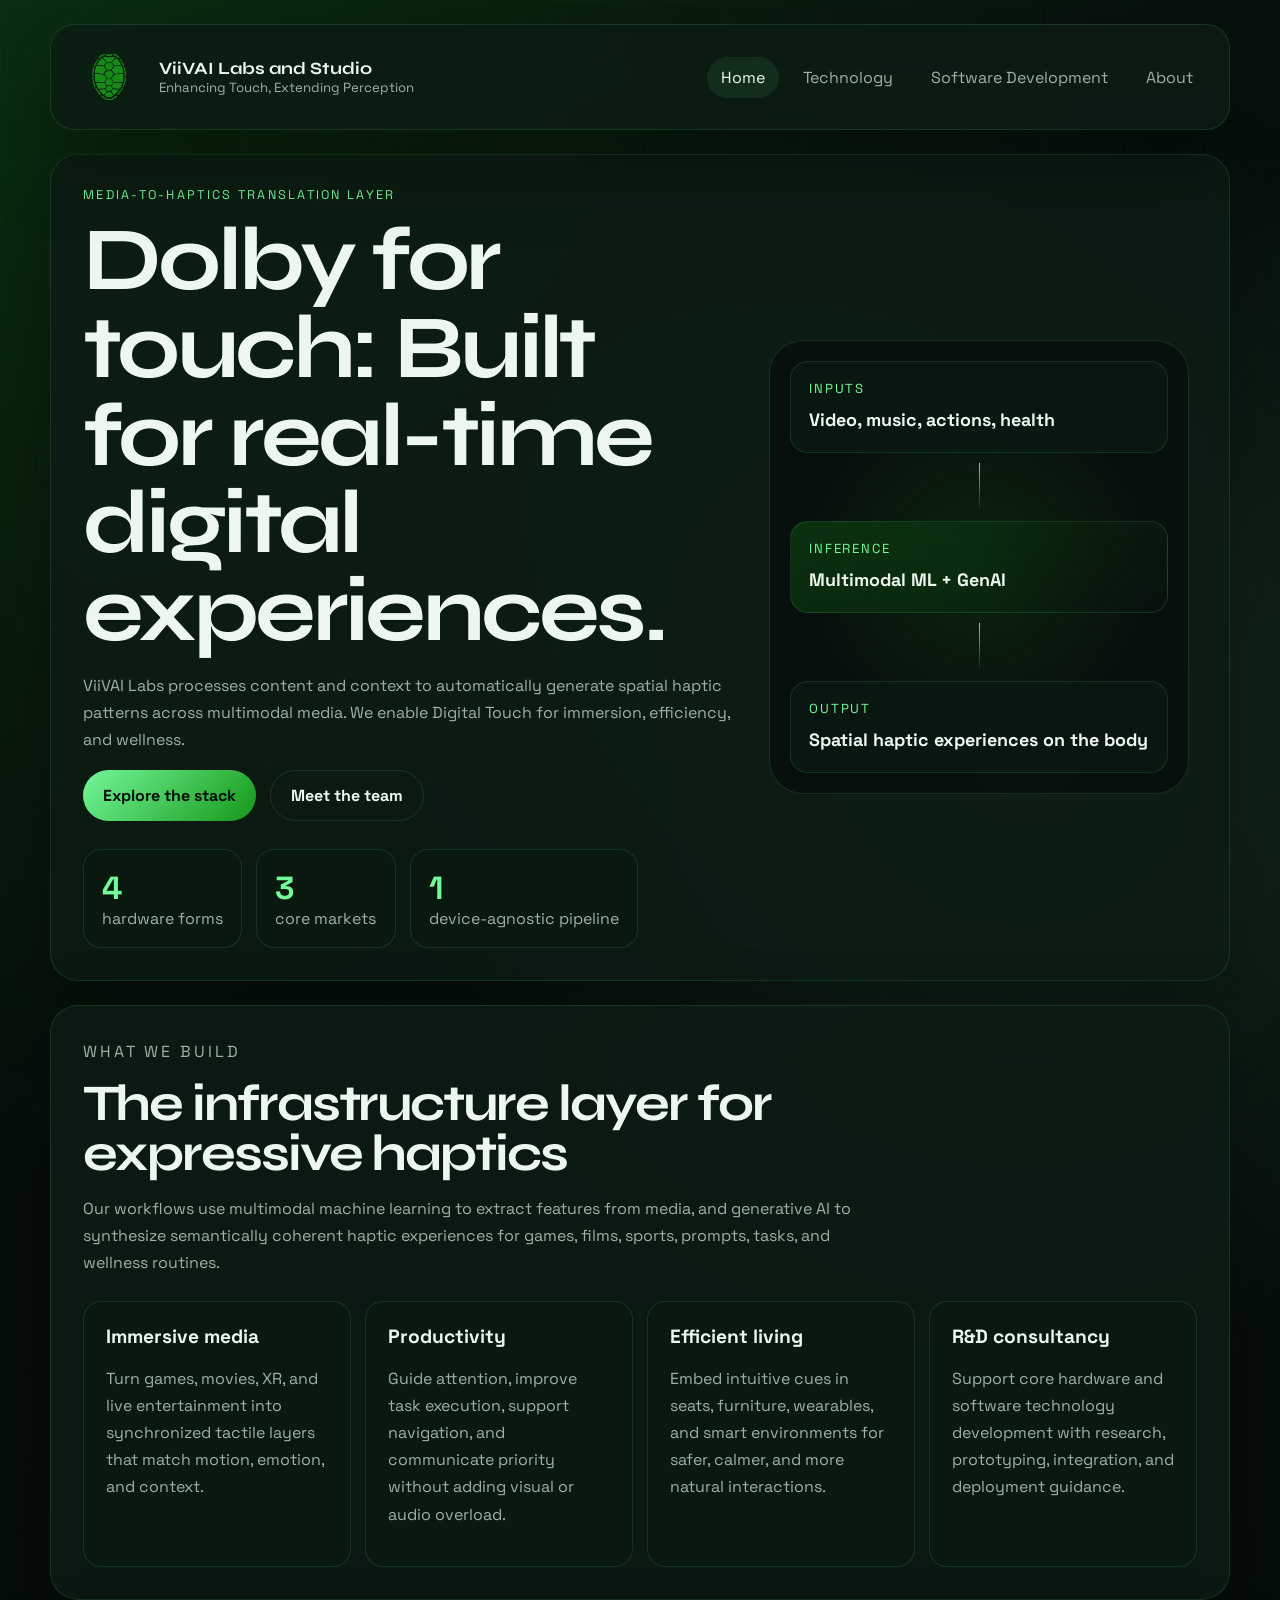
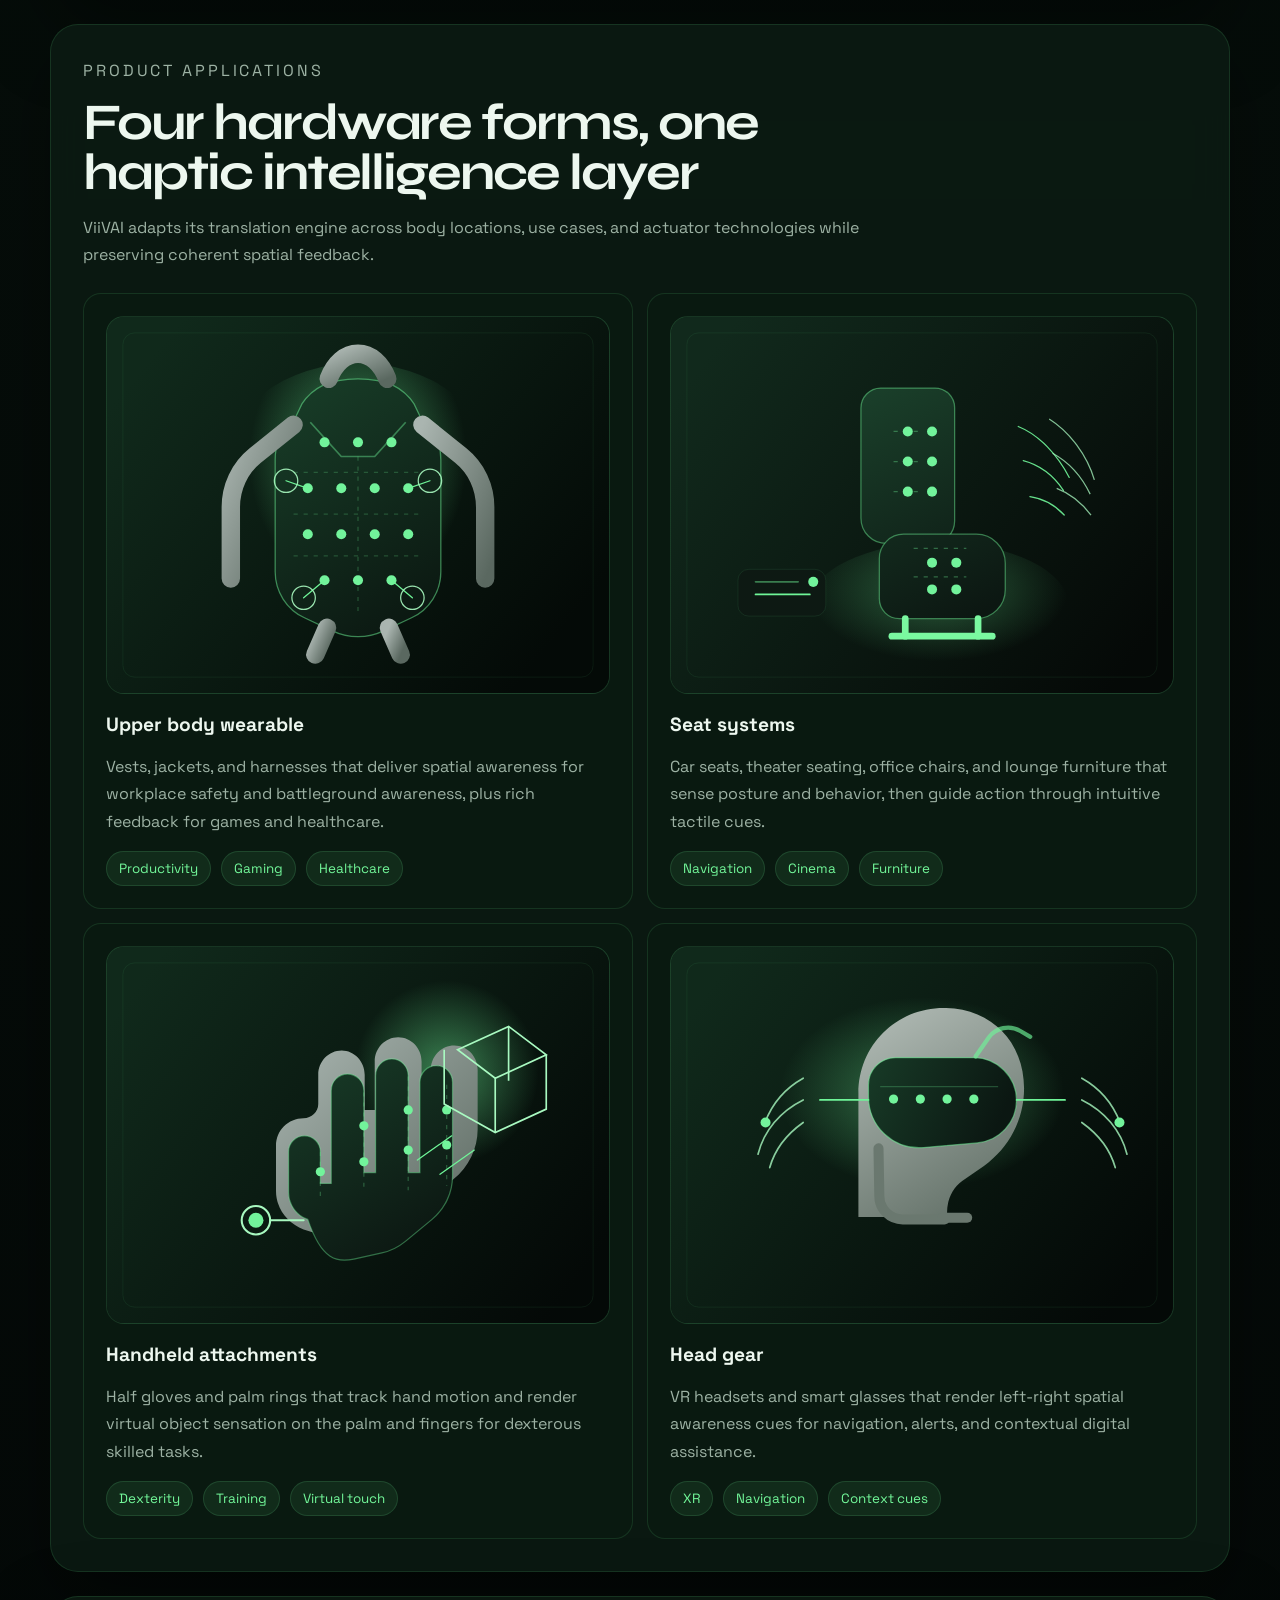
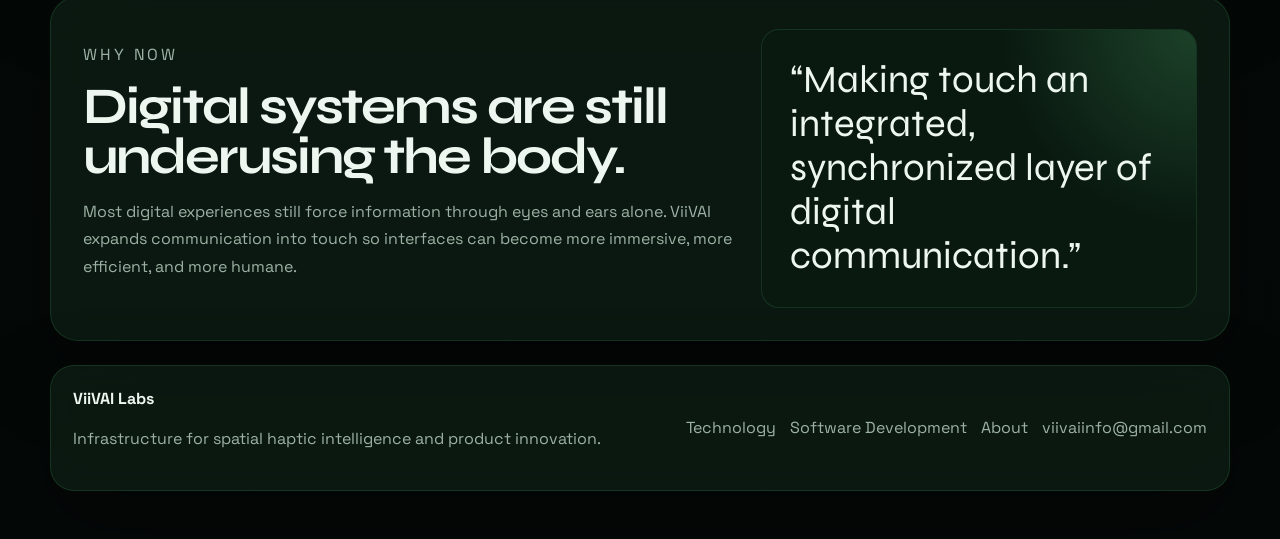
==== index.html @ e714f6c1 "Add files via upload" ====
<!DOCTYPE html>
<html lang="en">
<head>
  <meta charset="UTF-8">
  <meta name="viewport" content="width=device-width, initial-scale=1.0">
  <title>ViiVAI Labs | Digital Touch Infrastructure</title>
  <meta name="description" content="ViiVAI Labs builds the media-to-haptics infrastructure layer that turns digital content into real-time spatial haptic experiences.">
  <link rel="preconnect" href="https://fonts.googleapis.com">
  <link rel="preconnect" href="https://fonts.gstatic.com" crossorigin>
  <link href="https://fonts.googleapis.com/css2?family=Space+Grotesk:wght@400;500;700&family=Syne:wght@500;700;800&display=swap" rel="stylesheet">
  <link rel="stylesheet" href="styles.css">
</head>
<body>
  <div class="page-shell">
    <header class="site-header">
      <a class="brand" href="index.html" aria-label="ViiVAI Labs home">
        <img src="logo.png" alt="ViiVAI Labs logo">
        <div>
          <span>ViiVAI Labs and Studio</span>
          <small>Enhancing Touch, Extending Perception</small>
        </div>
      </a>
      <button class="nav-toggle" type="button" aria-expanded="false" aria-label="Toggle navigation">Menu</button>
      <nav class="site-nav">
        <a href="index.html" class="active">Home</a>
        <a href="technology.html">Technology</a>
        <a href="software-development.html">Software Development</a>
        <a href="about.html">About</a>
      </nav>
    </header>

    <main>
      <section class="hero panel">
        <div class="hero-copy">
          <p class="eyebrow">Media-to-Haptics Translation Layer</p>
          <h1>Dolby for touch: Built for real-time digital experiences.</h1>
          <p class="hero-text">
            ViiVAI Labs processes content and context to automatically generate spatial haptic patterns across multimodal media. We enable Digital Touch for immersion, efficiency, and wellness.
          </p>
          <div class="hero-actions">
            <a class="button button-primary" href="technology.html">Explore the stack</a>
            <a class="button button-secondary" href="about.html">Meet the team</a>
          </div>
          <ul class="hero-metrics">
            <li><strong>4</strong><span>hardware forms</span></li>
            <li><strong>3</strong><span>core markets</span></li>
            <li><strong>1</strong><span>device-agnostic pipeline</span></li>
          </ul>
        </div>
        <div class="hero-visual" aria-hidden="true">
          <div class="signal-stage">
            <div class="signal-card">
              <span>Inputs</span>
              <strong>Video, music, actions, health</strong>
            </div>
            <div class="signal-line"></div>
            <div class="signal-card accent">
              <span>Inference</span>
              <strong>Multimodal ML + GenAI</strong>
            </div>
            <div class="signal-line"></div>
            <div class="signal-card">
              <span>Output</span>
              <strong>Spatial haptic experiences on the body</strong>
            </div>
          </div>
        </div>
      </section>

      <section class="panel">
        <div class="section-heading">
          <p class="eyebrow">What We Build</p>
          <h2>The infrastructure layer for expressive haptics</h2>
          <p>
            Our workflows use multimodal machine learning to extract features from media, and generative AI to synthesize semantically coherent haptic experiences for games, films, sports, prompts, tasks, and wellness routines.
          </p>
        </div>
        <div class="feature-grid">
          <article class="feature-card">
            <h3>Immersive media</h3>
            <p>Turn games, movies, XR, and live entertainment into synchronized tactile layers that match motion, emotion, and context.</p>
          </article>
          <article class="feature-card">
            <h3>Productivity</h3>
            <p>Guide attention, improve task execution, support navigation, and communicate priority without adding visual or audio overload.</p>
          </article>
          <article class="feature-card">
            <h3>Efficient living</h3>
            <p>Embed intuitive cues in seats, furniture, wearables, and smart environments for safer, calmer, and more natural interactions.</p>
          </article>
          <article class="feature-card">
            <h3>R&amp;D consultancy</h3>
            <p>Support core hardware and software technology development with research, prototyping, integration, and deployment guidance.</p>
          </article>
        </div>
      </section>

      <section class="panel">
        <div class="section-heading">
          <p class="eyebrow">Product Applications</p>
          <h2>Four hardware forms, one haptic intelligence layer</h2>
          <p>ViiVAI adapts its translation engine across body locations, use cases, and actuator technologies while preserving coherent spatial feedback.</p>
        </div>
        <div class="hardware-grid">
          <article class="hardware-card">
            <figure class="product-figure">
              <img class="product-image" src="assets/upper-body-wearable.svg" alt="Upper body wearable haptic vest concept">
            </figure>
            <h3>Upper body wearable</h3>
            <p>Vests, jackets, and harnesses that deliver spatial awareness for workplace safety and battleground awareness, plus rich feedback for games and healthcare.</p>
            <div class="application-tags">
              <span>Productivity</span>
              <span>Gaming</span>
              <span>Healthcare</span>
            </div>
          </article>
          <article class="hardware-card">
            <figure class="product-figure">
              <img class="product-image" src="assets/seat-systems.svg" alt="Seat systems haptic product concept">
            </figure>
            <h3>Seat systems</h3>
            <p>Car seats, theater seating, office chairs, and lounge furniture that sense posture and behavior, then guide action through intuitive tactile cues.</p>
            <div class="application-tags">
              <span>Navigation</span>
              <span>Cinema</span>
              <span>Furniture</span>
            </div>
          </article>
          <article class="hardware-card">
            <figure class="product-figure">
              <img class="product-image" src="assets/handheld-attachments.svg" alt="Handheld attachment haptic glove and ring concept">
            </figure>
            <h3>Handheld attachments</h3>
            <p>Half gloves and palm rings that track hand motion and render virtual object sensation on the palm and fingers for dexterous skilled tasks.</p>
            <div class="application-tags">
              <span>Dexterity</span>
              <span>Training</span>
              <span>Virtual touch</span>
            </div>
          </article>
          <article class="hardware-card">
            <figure class="product-figure">
              <img class="product-image" src="assets/head-gear.svg" alt="Head gear haptic VR and smart glasses concept">
            </figure>
            <h3>Head gear</h3>
            <p>VR headsets and smart glasses that render left-right spatial awareness cues for navigation, alerts, and contextual digital assistance.</p>
            <div class="application-tags">
              <span>XR</span>
              <span>Navigation</span>
              <span>Context cues</span>
            </div>
          </article>
        </div>
      </section>

      <section class="panel split-panel">
        <div>
          <p class="eyebrow">Why Now</p>
          <h2>Digital systems are still underusing the body.</h2>
          <p>
            Most digital experiences still force information through eyes and ears alone. ViiVAI expands communication into touch so interfaces can become more immersive, more efficient, and more humane.
          </p>
        </div>
        <div class="quote-box">
          <p>
            “Making touch an integrated, synchronized layer of digital communication.”
          </p>
        </div>
      </section>
    </main>

    <footer class="site-footer">
      <div>
        <strong>ViiVAI Labs</strong>
        <p>Infrastructure for spatial haptic intelligence and product innovation.</p>
      </div>
      <div class="footer-links">
        <a href="technology.html">Technology</a>
        <a href="software-development.html">Software Development</a>
        <a href="about.html">About</a>
        <a href="mailto:viivaiinfo@gmail.com">viivaiinfo@gmail.com</a>
      </div>
    </footer>
  </div>

  <script src="script.js"></script>
</body>
</html>
---- styles.css ----
:root {
  --bg: #08110d;
  --bg-elevated: rgba(10, 26, 18, 0.82);
  --panel: rgba(12, 28, 20, 0.84);
  --panel-border: rgba(109, 255, 145, 0.12);
  --text: #edf7ef;
  --muted: #9db2a4;
  --accent: #169618;
  --accent-soft: #73f89a;
  --accent-deep: #0b6f16;
  --warning: #f4cf64;
  --shadow: 0 30px 80px rgba(0, 0, 0, 0.35);
  --radius: 28px;
  --radius-sm: 18px;
  --max-width: 1180px;
}

* {
  box-sizing: border-box;
}

html {
  scroll-behavior: smooth;
}

body {
  margin: 0;
  min-height: 100vh;
  font-family: "Space Grotesk", sans-serif;
  color: var(--text);
  background:
    radial-gradient(circle at top left, rgba(22, 150, 24, 0.22), transparent 30%),
    radial-gradient(circle at 80% 20%, rgba(115, 248, 154, 0.13), transparent 20%),
    linear-gradient(180deg, #07110c 0%, #040807 100%);
}

body::before {
  content: "";
  position: fixed;
  inset: 0;
  pointer-events: none;
  background-image:
    linear-gradient(rgba(115, 248, 154, 0.05) 1px, transparent 1px),
    linear-gradient(90deg, rgba(115, 248, 154, 0.05) 1px, transparent 1px);
  background-size: 80px 80px;
  mask-image: linear-gradient(180deg, rgba(0, 0, 0, 0.35), rgba(0, 0, 0, 0));
}

a {
  color: inherit;
  text-decoration: none;
}

img {
  display: block;
  max-width: 100%;
}

.page-shell {
  width: min(calc(100% - 32px), var(--max-width));
  margin: 0 auto;
  padding: 24px 0 48px;
}

.site-header,
.site-footer,
.panel {
  backdrop-filter: blur(18px);
  background: var(--panel);
  border: 1px solid var(--panel-border);
  box-shadow: var(--shadow);
}

.site-header,
.site-footer {
  border-radius: 24px;
}

.site-header {
  display: flex;
  align-items: center;
  justify-content: space-between;
  gap: 24px;
  padding: 16px 22px;
  position: sticky;
  top: 16px;
  z-index: 20;
}

.brand {
  display: inline-flex;
  align-items: center;
  gap: 14px;
}

.brand img {
  width: 72px;
  height: 72px;
  object-fit: contain;
  border-radius: 12px;
  /* background: rgba(255, 255, 255, 0.92); */
  padding: 0px;
}

.brand span,
.brand small {
  display: block;
}

.brand span {
  font-family: "Syne", sans-serif;
  font-size: 1.08rem;
  font-weight: 700;
}

.brand small {
  color: var(--muted);
  font-size: 0.83rem;
}

.site-nav {
  display: flex;
  align-items: center;
  gap: 10px;
}

.site-nav a,
.nav-toggle {
  padding: 10px 14px;
  border-radius: 999px;
  color: var(--muted);
  transition: 160ms ease;
}

.site-nav a:hover,
.site-nav a.active {
  color: var(--text);
  background: rgba(115, 248, 154, 0.08);
}

.nav-toggle {
  display: none;
  border: 1px solid var(--panel-border);
  background: transparent;
  font: inherit;
}

main {
  display: grid;
  gap: 24px;
  margin-top: 24px;
}

.panel {
  border-radius: var(--radius);
  padding: 32px;
}

.hero,
.split-panel,
.two-column-grid {
  display: grid;
  gap: 24px;
}

.hero {
  grid-template-columns: 1.2fr 0.8fr;
  align-items: center;
  min-height: 72vh;
}

.page-hero {
  padding-top: 42px;
  padding-bottom: 42px;
}

.hero-copy h1,
.page-hero h1,
.section-heading h2,
.split-panel h2,
.construction h1 {
  font-family: "Syne", sans-serif;
  line-height: 0.98;
  letter-spacing: -0.04em;
  margin: 0;
}

.hero-copy h1 {
  font-size: clamp(3rem, 7vw, 5.8rem);
  max-width: 11ch;
}

.page-hero h1,
.construction h1 {
  font-size: clamp(2.7rem, 6vw, 4.7rem);
  margin-bottom: 16px;
}

.hero-text,
.page-intro,
.section-heading p,
.feature-card p,
.hardware-card p,
.algorithm-card p,
.info-card p,
.founder-card p,
.site-footer p,
.split-panel p,
.construction p {
  color: var(--muted);
  line-height: 1.7;
  font-size: 1rem;
}

.eyebrow {
  text-transform: uppercase;
  letter-spacing: 0.18em;
  color: var(--accent-soft);
  font-size: 0.79rem;
  margin: 0 0 14px;
}

.hero-actions,
.hero-metrics,
.feature-grid,
.hardware-grid,
.algorithm-grid,
.footer-links {
  display: flex;
  flex-wrap: wrap;
  gap: 14px;
}

.button {
  display: inline-flex;
  align-items: center;
  justify-content: center;
  padding: 14px 20px;
  border-radius: 999px;
  font-weight: 700;
}

.button-primary {
  background: linear-gradient(135deg, var(--accent-soft), var(--accent));
  color: #041007;
}

.button-secondary {
  border: 1px solid var(--panel-border);
}

.hero-metrics {
  list-style: none;
  padding: 0;
  margin: 28px 0 0;
}

.hero-metrics li,
.signal-card,
.feature-card,
.hardware-card,
.algorithm-card,
.info-card,
.quote-box,
.founder-card,
.construction-sign {
  border: 1px solid var(--panel-border);
  background: var(--bg-elevated);
  border-radius: var(--radius-sm);
}

.hero-metrics li {
  min-width: 140px;
  padding: 18px;
}

.hero-metrics strong {
  display: block;
  font-size: 2rem;
  color: var(--accent-soft);
}

.hero-metrics span {
  color: var(--muted);
}

.hero-visual {
  display: flex;
  justify-content: center;
}

.signal-stage {
  width: min(100%, 420px);
  padding: 20px;
  border-radius: 34px;
  border: 1px solid rgba(115, 248, 154, 0.13);
  background:
    radial-gradient(circle at center, rgba(22, 150, 24, 0.16), transparent 55%),
    rgba(8, 17, 13, 0.88);
}

.signal-card {
  padding: 18px;
}

.signal-card span {
  display: block;
  color: var(--accent-soft);
  font-size: 0.82rem;
  text-transform: uppercase;
  letter-spacing: 0.14em;
  margin-bottom: 10px;
}

.signal-card strong {
  font-size: 1.12rem;
  line-height: 1.5;
}

.signal-card.accent {
  background: linear-gradient(135deg, rgba(22, 150, 24, 0.25), rgba(8, 17, 13, 0.85));
}

.signal-line {
  width: 1px;
  height: 48px;
  margin: 10px auto;
  background: linear-gradient(180deg, rgba(115, 248, 154, 0.9), rgba(115, 248, 154, 0));
}

.section-heading {
  max-width: 780px;
  margin-bottom: 24px;
}

.section-heading h2,
.split-panel h2 {
  font-size: clamp(2rem, 4vw, 3.2rem);
  margin-bottom: 14px;
}

.feature-grid,
.hardware-grid,
.algorithm-grid {
  display: grid;
}

.feature-grid {
  grid-template-columns: repeat(4, minmax(0, 1fr));
}

.hardware-grid {
  grid-template-columns: repeat(2, minmax(0, 1fr));
}

.algorithm-grid {
  grid-template-columns: repeat(2, minmax(0, 1fr));
}

.feature-card,
.hardware-card,
.algorithm-card,
.info-card,
.founder-card {
  padding: 22px;
}

.feature-card h3,
.hardware-card h3,
.algorithm-card h3,
.info-card h2 {
  margin-top: 0;
  margin-bottom: 10px;
  font-size: 1.2rem;
}

.product-figure {
  margin: 0 0 18px;
  border-radius: 18px;
  overflow: hidden;
  border: 1px solid rgba(115, 248, 154, 0.14);
  background: linear-gradient(180deg, rgba(115, 248, 154, 0.05), rgba(8, 17, 13, 0.42));
}

.product-image {
  width: 100%;
  aspect-ratio: 4 / 3;
  object-fit: cover;
}

.application-tags {
  display: flex;
  flex-wrap: wrap;
  gap: 10px;
  margin-top: 16px;
}

.application-tags span {
  padding: 8px 12px;
  border-radius: 999px;
  background: rgba(115, 248, 154, 0.08);
  border: 1px solid rgba(115, 248, 154, 0.14);
  color: var(--accent-soft);
  font-size: 0.84rem;
}

.hardware-illustration {
  height: 180px;
  margin-bottom: 18px;
  border-radius: 16px;
  background:
    radial-gradient(circle at 50% 20%, rgba(115, 248, 154, 0.3), transparent 28%),
    linear-gradient(180deg, rgba(115, 248, 154, 0.06), rgba(8, 17, 13, 0.35));
  position: relative;
  overflow: hidden;
}

.hardware-illustration::before,
.hardware-illustration::after {
  content: "";
  position: absolute;
  border: 2px solid rgba(115, 248, 154, 0.65);
}

.wearable::before {
  inset: 18px 55px 26px;
  clip-path: polygon(18% 0, 82% 0, 100% 25%, 84% 100%, 16% 100%, 0 25%);
}

.wearable::after {
  inset: 44px 94px 42px;
  border-radius: 14px;
}

.seat::before {
  left: 78px;
  top: 24px;
  width: 76px;
  height: 118px;
  border-radius: 22px 22px 12px 12px;
}

.seat::after {
  left: 62px;
  bottom: 24px;
  width: 108px;
  height: 42px;
  border-radius: 10px;
}

.hand::before {
  inset: 30px 88px 30px 88px;
  border-radius: 50px 50px 22px 22px;
  box-shadow:
    -44px -8px 0 -8px rgba(115, 248, 154, 0.65),
    -22px -16px 0 -8px rgba(115, 248, 154, 0.65),
    22px -16px 0 -8px rgba(115, 248, 154, 0.65),
    44px -8px 0 -8px rgba(115, 248, 154, 0.65);
}

.hand::after {
  left: calc(50% - 54px);
  bottom: 18px;
  width: 108px;
  height: 38px;
  border-radius: 999px;
}

.headgear::before {
  inset: 44px 58px;
  border-radius: 60px;
}

.headgear::after {
  left: 28px;
  right: 28px;
  top: 84px;
  height: 26px;
  border-radius: 999px;
}

.split-panel {
  grid-template-columns: 1.2fr 0.8fr;
  align-items: center;
}

.quote-box {
  padding: 28px;
  position: relative;
  overflow: hidden;
}

.quote-box::before {
  content: "";
  position: absolute;
  inset: 0;
  background: radial-gradient(circle at top right, rgba(115, 248, 154, 0.18), transparent 38%);
}

.quote-box p {
  position: relative;
  margin: 0;
  color: var(--text);
  font-family: "Syne", sans-serif;
  font-size: clamp(1.5rem, 3vw, 2.4rem);
  line-height: 1.15;
}

.two-column-grid {
  grid-template-columns: repeat(2, minmax(0, 1fr));
}

.stack-visual {
  display: grid;
  gap: 10px;
}

.stack-visual span {
  padding: 18px 20px;
  border-radius: 999px;
  border: 1px solid var(--panel-border);
  background: rgba(115, 248, 154, 0.05);
  color: var(--accent-soft);
  text-align: center;
  font-weight: 700;
}

.founder-card {
  display: grid;
  grid-template-columns: 120px 1fr;
  gap: 24px;
  align-items: start;
}

.founder-badge {
  display: grid;
  place-items: center;
  aspect-ratio: 1;
  border-radius: 50%;
  background: linear-gradient(135deg, rgba(115, 248, 154, 0.22), rgba(22, 150, 24, 0.65));
  font-family: "Syne", sans-serif;
  font-size: 1.2rem;
}

.construction {
  min-height: 62vh;
  display: grid;
  place-items: center;
  text-align: center;
}

.construction-sign {
  padding: 26px 34px;
  margin-top: 18px;
  display: inline-block;
  transform: rotate(-3deg);
  background: linear-gradient(135deg, rgba(244, 207, 100, 0.22), rgba(244, 207, 100, 0.08));
}

.construction-sign span {
  color: var(--warning);
  font-family: "Syne", sans-serif;
  font-size: clamp(1.8rem, 3vw, 2.6rem);
}

.site-footer {
  display: flex;
  justify-content: space-between;
  gap: 20px;
  margin-top: 24px;
  padding: 22px;
}

.footer-links {
  align-items: center;
  justify-content: flex-end;
}

.footer-links a {
  color: var(--muted);
}

.footer-links a:hover {
  color: var(--text);
}

@media (max-width: 980px) {
  .hero,
  .split-panel,
  .feature-grid,
  .hardware-grid,
  .algorithm-grid,
  .two-column-grid,
  .founder-card,
  .site-footer {
    grid-template-columns: 1fr;
  }

  .feature-grid,
  .hardware-grid,
  .algorithm-grid {
    display: grid;
  }

  .feature-grid {
    grid-template-columns: repeat(2, minmax(0, 1fr));
  }

  .site-footer {
    display: grid;
  }
}

@media (max-width: 760px) {
  .page-shell {
    width: min(calc(100% - 20px), var(--max-width));
    padding-top: 12px;
  }

  .site-header {
    flex-wrap: wrap;
    padding: 14px 16px;
  }

  .nav-toggle {
    display: inline-flex;
  }

  .site-nav {
    display: none;
    width: 100%;
    flex-direction: column;
    align-items: stretch;
    padding-top: 6px;
  }

  .site-nav.open {
    display: flex;
  }

  .panel {
    padding: 22px;
    border-radius: 24px;
  }

  .hero {
    min-height: auto;
  }

  .hero-copy h1 {
    max-width: none;
  }

  .feature-grid,
  .hardware-grid,
  .algorithm-grid {
    grid-template-columns: 1fr;
  }
}
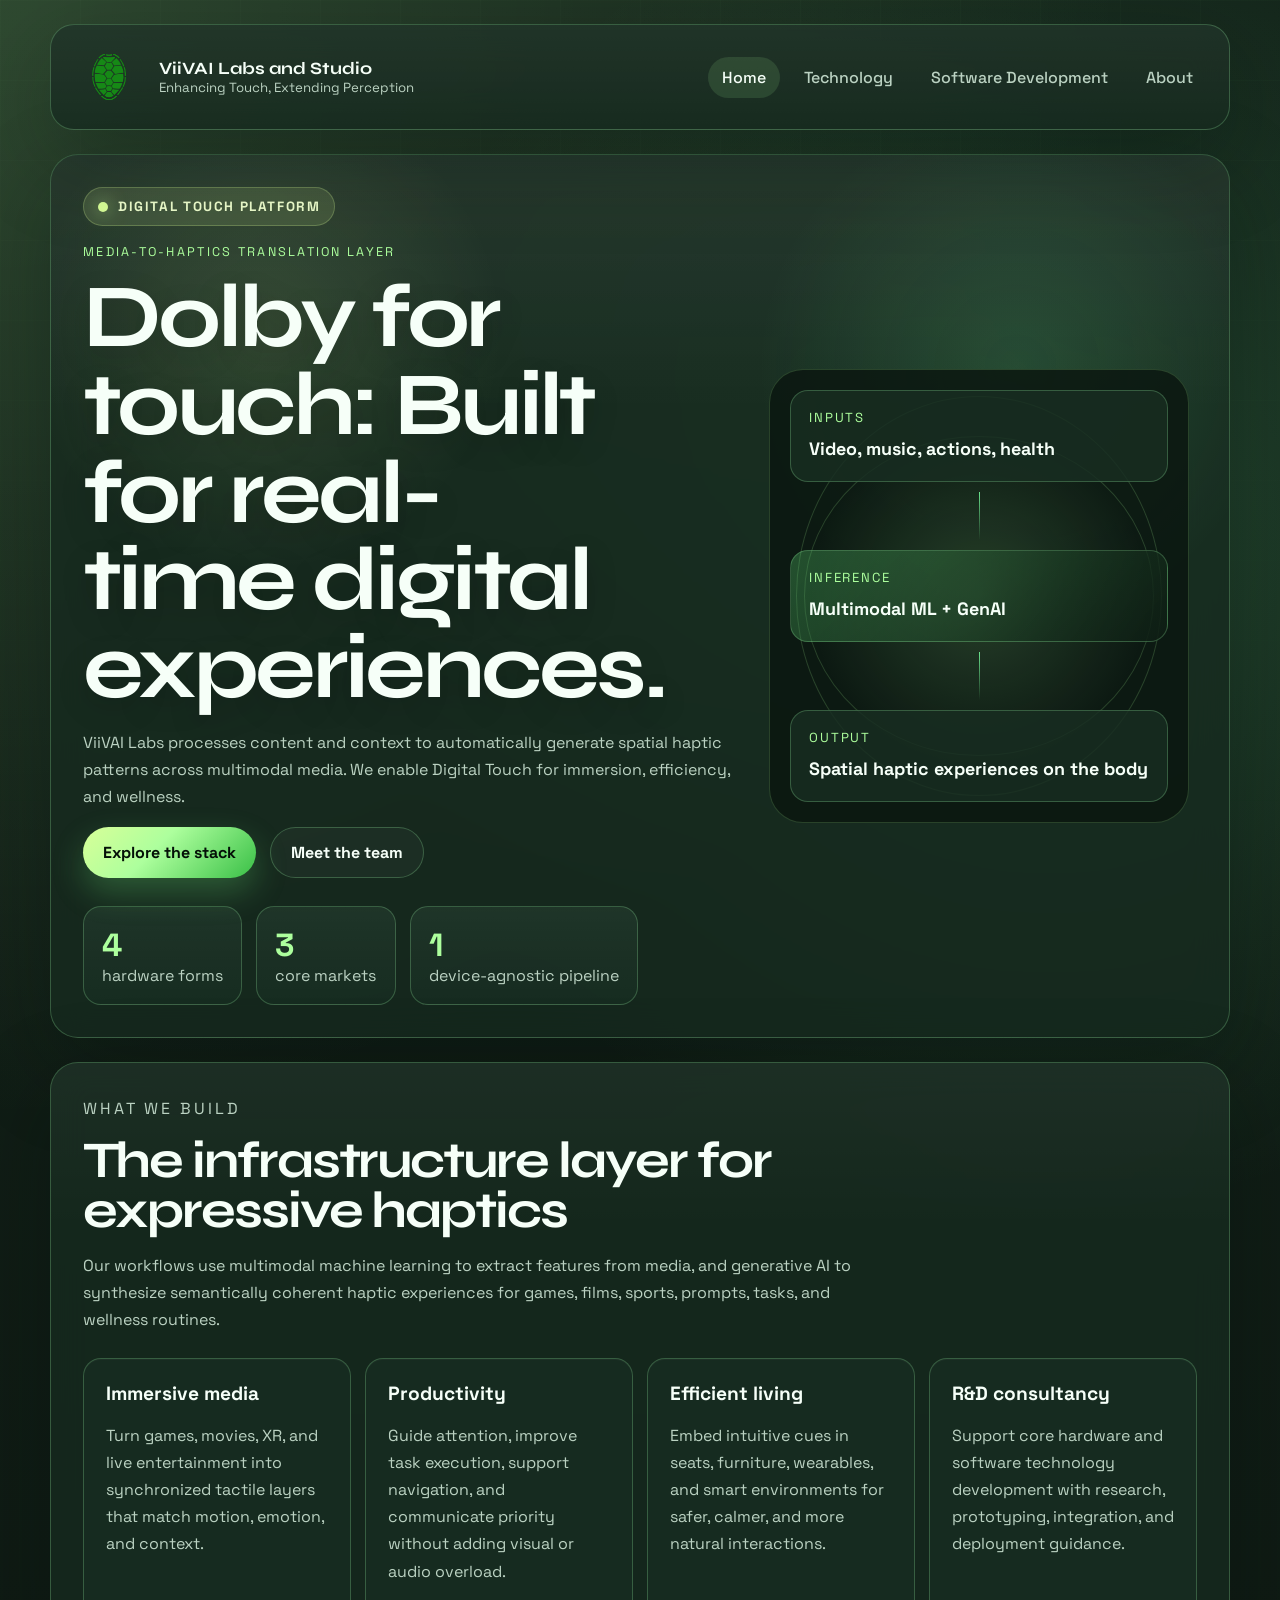
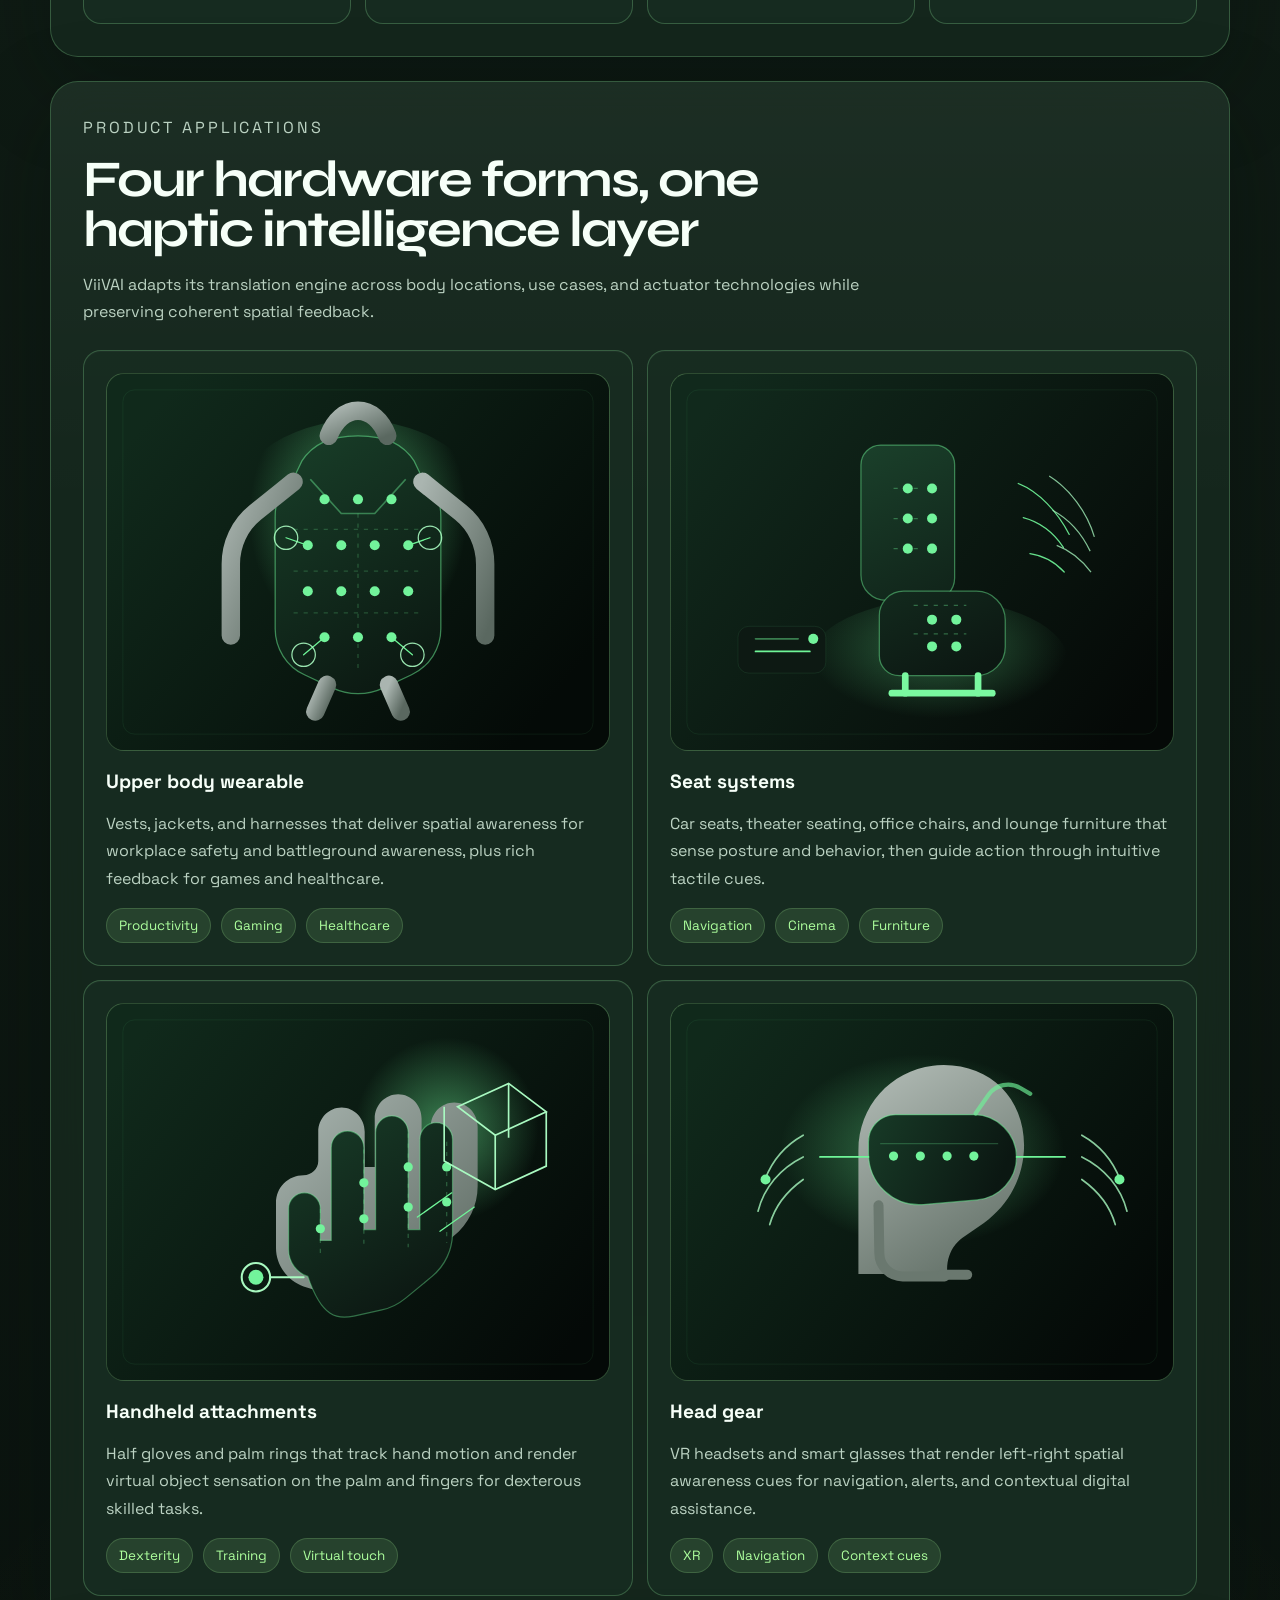
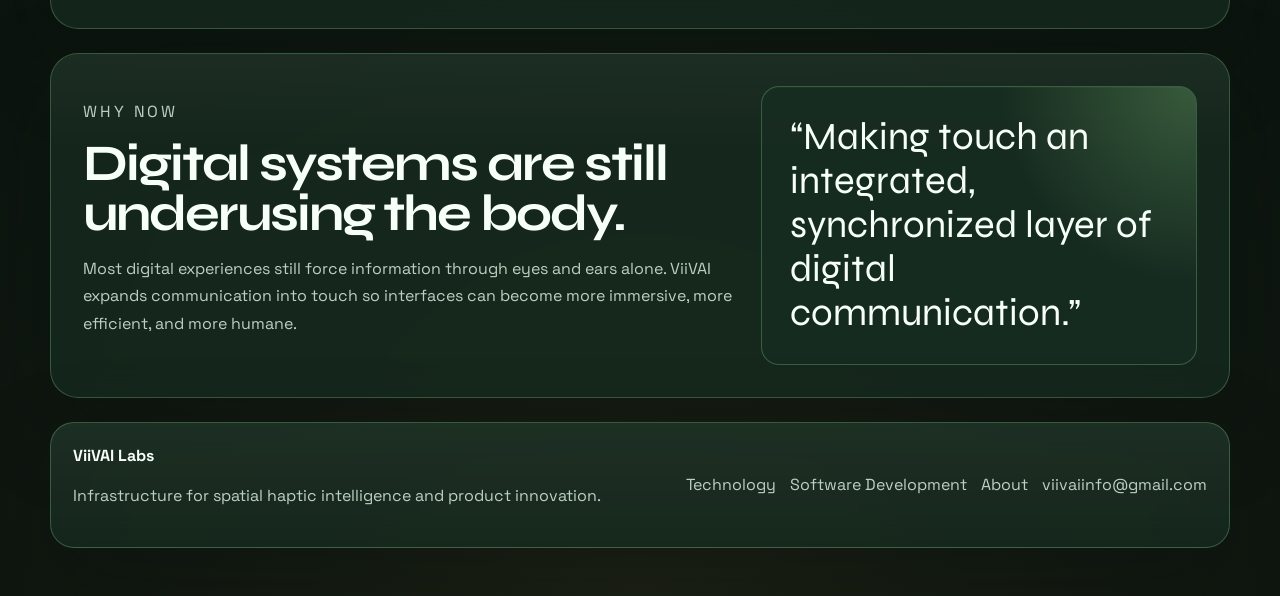
==== commit 3329e542: "lite site" ====
--- a/index.html
+++ b/index.html
@@ -32,6 +32,10 @@
     <main>
       <section class="hero panel">
         <div class="hero-copy">
+          <div class="launch-pill">
+            <span class="launch-dot"></span>
+            Digital Touch Platform
+          </div>
           <p class="eyebrow">Media-to-Haptics Translation Layer</p>
           <h1>Dolby for touch: Built for real-time digital experiences.</h1>
           <p class="hero-text">
@@ -49,6 +53,8 @@
         </div>
         <div class="hero-visual" aria-hidden="true">
           <div class="signal-stage">
+            <div class="signal-orbit orbit-one"></div>
+            <div class="signal-orbit orbit-two"></div>
             <div class="signal-card">
               <span>Inputs</span>
               <strong>Video, music, actions, health</strong>
--- a/styles.css
+++ b/styles.css
@@ -1,15 +1,15 @@
 :root {
-  --bg: #08110d;
-  --bg-elevated: rgba(10, 26, 18, 0.82);
-  --panel: rgba(12, 28, 20, 0.84);
-  --panel-border: rgba(109, 255, 145, 0.12);
-  --text: #edf7ef;
-  --muted: #9db2a4;
-  --accent: #169618;
-  --accent-soft: #73f89a;
-  --accent-deep: #0b6f16;
-  --warning: #f4cf64;
-  --shadow: 0 30px 80px rgba(0, 0, 0, 0.35);
+  --bg: #0d1711;
+  --bg-elevated: rgba(24, 46, 34, 0.84);
+  --panel: rgba(23, 42, 31, 0.82);
+  --panel-border: rgba(157, 255, 171, 0.24);
+  --text: #f6fff8;
+  --muted: #bbd2c2;
+  --accent: #39bf46;
+  --accent-soft: #adff9d;
+  --accent-deep: #1f8d39;
+  --warning: #ffd86e;
+  --shadow: 0 30px 90px rgba(2, 16, 10, 0.28);
   --radius: 28px;
   --radius-sm: 18px;
   --max-width: 1180px;
@@ -29,9 +29,10 @@
   font-family: "Space Grotesk", sans-serif;
   color: var(--text);
   background:
-    radial-gradient(circle at top left, rgba(22, 150, 24, 0.22), transparent 30%),
-    radial-gradient(circle at 80% 20%, rgba(115, 248, 154, 0.13), transparent 20%),
-    linear-gradient(180deg, #07110c 0%, #040807 100%);
+    radial-gradient(circle at top left, rgba(173, 255, 157, 0.18), transparent 28%),
+    radial-gradient(circle at 82% 14%, rgba(111, 245, 152, 0.18), transparent 20%),
+    radial-gradient(circle at 50% 100%, rgba(255, 216, 110, 0.08), transparent 24%),
+    linear-gradient(180deg, #132219 0%, #09110d 100%);
 }
 
 body::before {
@@ -40,8 +41,8 @@
   inset: 0;
   pointer-events: none;
   background-image:
-    linear-gradient(rgba(115, 248, 154, 0.05) 1px, transparent 1px),
-    linear-gradient(90deg, rgba(115, 248, 154, 0.05) 1px, transparent 1px);
+    linear-gradient(rgba(173, 255, 157, 0.06) 1px, transparent 1px),
+    linear-gradient(90deg, rgba(173, 255, 157, 0.06) 1px, transparent 1px);
   background-size: 80px 80px;
   mask-image: linear-gradient(180deg, rgba(0, 0, 0, 0.35), rgba(0, 0, 0, 0));
 }
@@ -85,6 +86,9 @@
   position: sticky;
   top: 16px;
   z-index: 20;
+  background:
+    linear-gradient(180deg, rgba(255, 255, 255, 0.04), rgba(255, 255, 255, 0)),
+    var(--panel);
 }
 
 .brand {
@@ -130,12 +134,13 @@
   border-radius: 999px;
   color: var(--muted);
   transition: 160ms ease;
+  font-weight: 500;
 }
 
 .site-nav a:hover,
 .site-nav a.active {
   color: var(--text);
-  background: rgba(115, 248, 154, 0.08);
+  background: rgba(173, 255, 157, 0.12);
 }
 
 .nav-toggle {
@@ -154,6 +159,21 @@
 .panel {
   border-radius: var(--radius);
   padding: 32px;
+  position: relative;
+  overflow: hidden;
+}
+
+.panel::before {
+  content: "";
+  position: absolute;
+  inset: 0;
+  pointer-events: none;
+  background: linear-gradient(180deg, rgba(255, 255, 255, 0.035), transparent 28%);
+}
+
+.panel > * {
+  position: relative;
+  z-index: 1;
 }
 
 .hero,
@@ -167,6 +187,11 @@
   grid-template-columns: 1.2fr 0.8fr;
   align-items: center;
   min-height: 72vh;
+  background:
+    radial-gradient(circle at 18% 20%, rgba(216, 255, 152, 0.12), transparent 20%),
+    radial-gradient(circle at 82% 24%, rgba(111, 245, 152, 0.14), transparent 22%),
+    linear-gradient(180deg, rgba(255, 255, 255, 0.03), transparent 30%),
+    var(--panel);
 }
 
 .page-hero {
@@ -188,6 +213,8 @@
 .hero-copy h1 {
   font-size: clamp(3rem, 7vw, 5.8rem);
   max-width: 11ch;
+  text-wrap: balance;
+  text-shadow: 0 10px 30px rgba(0, 0, 0, 0.18);
 }
 
 .page-hero h1,
@@ -220,6 +247,30 @@
   margin: 0 0 14px;
 }
 
+.launch-pill {
+  display: inline-flex;
+  align-items: center;
+  gap: 10px;
+  margin-bottom: 18px;
+  padding: 10px 14px;
+  border-radius: 999px;
+  background: rgba(216, 255, 152, 0.12);
+  border: 1px solid rgba(216, 255, 152, 0.24);
+  color: #efffce;
+  font-size: 0.84rem;
+  font-weight: 700;
+  text-transform: uppercase;
+  letter-spacing: 0.12em;
+}
+
+.launch-dot {
+  width: 10px;
+  height: 10px;
+  border-radius: 50%;
+  background: #d8ff98;
+  box-shadow: 0 0 18px rgba(216, 255, 152, 0.8);
+}
+
 .hero-actions,
 .hero-metrics,
 .feature-grid,
@@ -238,15 +289,27 @@
   padding: 14px 20px;
   border-radius: 999px;
   font-weight: 700;
+  transform: translateY(0);
+  transition: transform 160ms ease, box-shadow 160ms ease, background 160ms ease;
 }
 
 .button-primary {
-  background: linear-gradient(135deg, var(--accent-soft), var(--accent));
+  background: linear-gradient(135deg, #d8ff98, var(--accent-soft) 42%, var(--accent) 100%);
   color: #041007;
+  box-shadow: 0 14px 32px rgba(103, 224, 116, 0.28);
 }
 
 .button-secondary {
   border: 1px solid var(--panel-border);
+  background: rgba(255, 255, 255, 0.03);
+}
+
+.button:hover {
+  transform: translateY(-2px);
+}
+
+.button-primary:hover {
+  box-shadow: 0 18px 40px rgba(103, 224, 116, 0.34);
 }
 
 .hero-metrics {
@@ -269,9 +332,33 @@
   border-radius: var(--radius-sm);
 }
 
+.feature-card,
+.hardware-card,
+.algorithm-card,
+.info-card,
+.founder-card,
+.quote-box {
+  box-shadow: inset 0 1px 0 rgba(255, 255, 255, 0.03);
+  transition: transform 180ms ease, border-color 180ms ease, box-shadow 180ms ease;
+}
+
+.feature-card:hover,
+.hardware-card:hover,
+.algorithm-card:hover,
+.info-card:hover {
+  transform: translateY(-4px);
+  border-color: rgba(173, 255, 157, 0.34);
+  box-shadow:
+    inset 0 1px 0 rgba(255, 255, 255, 0.03),
+    0 18px 40px rgba(2, 16, 10, 0.18);
+}
+
 .hero-metrics li {
   min-width: 140px;
   padding: 18px;
+  background:
+    linear-gradient(180deg, rgba(255, 255, 255, 0.04), rgba(255, 255, 255, 0)),
+    var(--bg-elevated);
 }
 
 .hero-metrics strong {
@@ -293,14 +380,33 @@
   width: min(100%, 420px);
   padding: 20px;
   border-radius: 34px;
-  border: 1px solid rgba(115, 248, 154, 0.13);
+  border: 1px solid rgba(173, 255, 157, 0.18);
   background:
-    radial-gradient(circle at center, rgba(22, 150, 24, 0.16), transparent 55%),
-    rgba(8, 17, 13, 0.88);
+    radial-gradient(circle at center, rgba(173, 255, 157, 0.16), transparent 55%),
+    rgba(12, 24, 17, 0.86);
+  position: relative;
+  isolation: isolate;
+}
+
+.signal-orbit {
+  position: absolute;
+  border: 1px solid rgba(173, 255, 157, 0.18);
+  border-radius: 50%;
+  z-index: 0;
+}
+
+.orbit-one {
+  inset: 26px;
+}
+
+.orbit-two {
+  inset: 66px 34px;
 }
 
 .signal-card {
   padding: 18px;
+  position: relative;
+  z-index: 1;
 }
 
 .signal-card span {
@@ -318,7 +424,7 @@
 }
 
 .signal-card.accent {
-  background: linear-gradient(135deg, rgba(22, 150, 24, 0.25), rgba(8, 17, 13, 0.85));
+  background: linear-gradient(135deg, rgba(98, 227, 125, 0.28), rgba(14, 29, 20, 0.9));
 }
 
 .signal-line {
@@ -374,12 +480,29 @@
   font-size: 1.2rem;
 }
 
+.algorithm-card-media {
+  overflow: hidden;
+}
+
+.algorithm-figure {
+  margin: -22px -22px 18px;
+  border-bottom: 1px solid rgba(173, 255, 157, 0.18);
+  background: #0d1711;
+}
+
+.algorithm-figure img {
+  width: 100%;
+  aspect-ratio: 16 / 10;
+  object-fit: cover;
+  display: block;
+}
+
 .product-figure {
   margin: 0 0 18px;
   border-radius: 18px;
   overflow: hidden;
-  border: 1px solid rgba(115, 248, 154, 0.14);
-  background: linear-gradient(180deg, rgba(115, 248, 154, 0.05), rgba(8, 17, 13, 0.42));
+  border: 1px solid rgba(173, 255, 157, 0.18);
+  background: linear-gradient(180deg, rgba(173, 255, 157, 0.07), rgba(10, 20, 14, 0.34));
 }
 
 .product-image {
@@ -398,8 +521,8 @@
 .application-tags span {
   padding: 8px 12px;
   border-radius: 999px;
-  background: rgba(115, 248, 154, 0.08);
-  border: 1px solid rgba(115, 248, 154, 0.14);
+  background: rgba(173, 255, 157, 0.11);
+  border: 1px solid rgba(173, 255, 157, 0.18);
   color: var(--accent-soft);
   font-size: 0.84rem;
 }
@@ -494,7 +617,7 @@
   content: "";
   position: absolute;
   inset: 0;
-  background: radial-gradient(circle at top right, rgba(115, 248, 154, 0.18), transparent 38%);
+  background: radial-gradient(circle at top right, rgba(173, 255, 157, 0.22), transparent 38%);
 }
 
 .quote-box p {
@@ -519,7 +642,7 @@
   padding: 18px 20px;
   border-radius: 999px;
   border: 1px solid var(--panel-border);
-  background: rgba(115, 248, 154, 0.05);
+  background: rgba(173, 255, 157, 0.08);
   color: var(--accent-soft);
   text-align: center;
   font-weight: 700;
@@ -533,13 +656,20 @@
 }
 
 .founder-badge {
-  display: grid;
-  place-items: center;
   aspect-ratio: 1;
   border-radius: 50%;
-  background: linear-gradient(135deg, rgba(115, 248, 154, 0.22), rgba(22, 150, 24, 0.65));
-  font-family: "Syne", sans-serif;
-  font-size: 1.2rem;
+  background: linear-gradient(135deg, rgba(173, 255, 157, 0.26), rgba(57, 191, 70, 0.78));
+  padding: 6px;
+  overflow: hidden;
+  box-shadow: 0 0 0 1px rgba(173, 255, 157, 0.2), 0 16px 42px rgba(57, 191, 70, 0.18);
+}
+
+.founder-badge img {
+  width: 100%;
+  height: 100%;
+  object-fit: cover;
+  object-position: center top;
+  border-radius: 50%;
 }
 
 .construction {
@@ -554,7 +684,7 @@
   margin-top: 18px;
   display: inline-block;
   transform: rotate(-3deg);
-  background: linear-gradient(135deg, rgba(244, 207, 100, 0.22), rgba(244, 207, 100, 0.08));
+  background: linear-gradient(135deg, rgba(255, 216, 110, 0.28), rgba(255, 216, 110, 0.1));
 }
 
 .construction-sign span {
@@ -569,6 +699,9 @@
   gap: 20px;
   margin-top: 24px;
   padding: 22px;
+  background:
+    linear-gradient(180deg, rgba(255, 255, 255, 0.04), rgba(255, 255, 255, 0)),
+    var(--panel);
 }
 
 .footer-links {
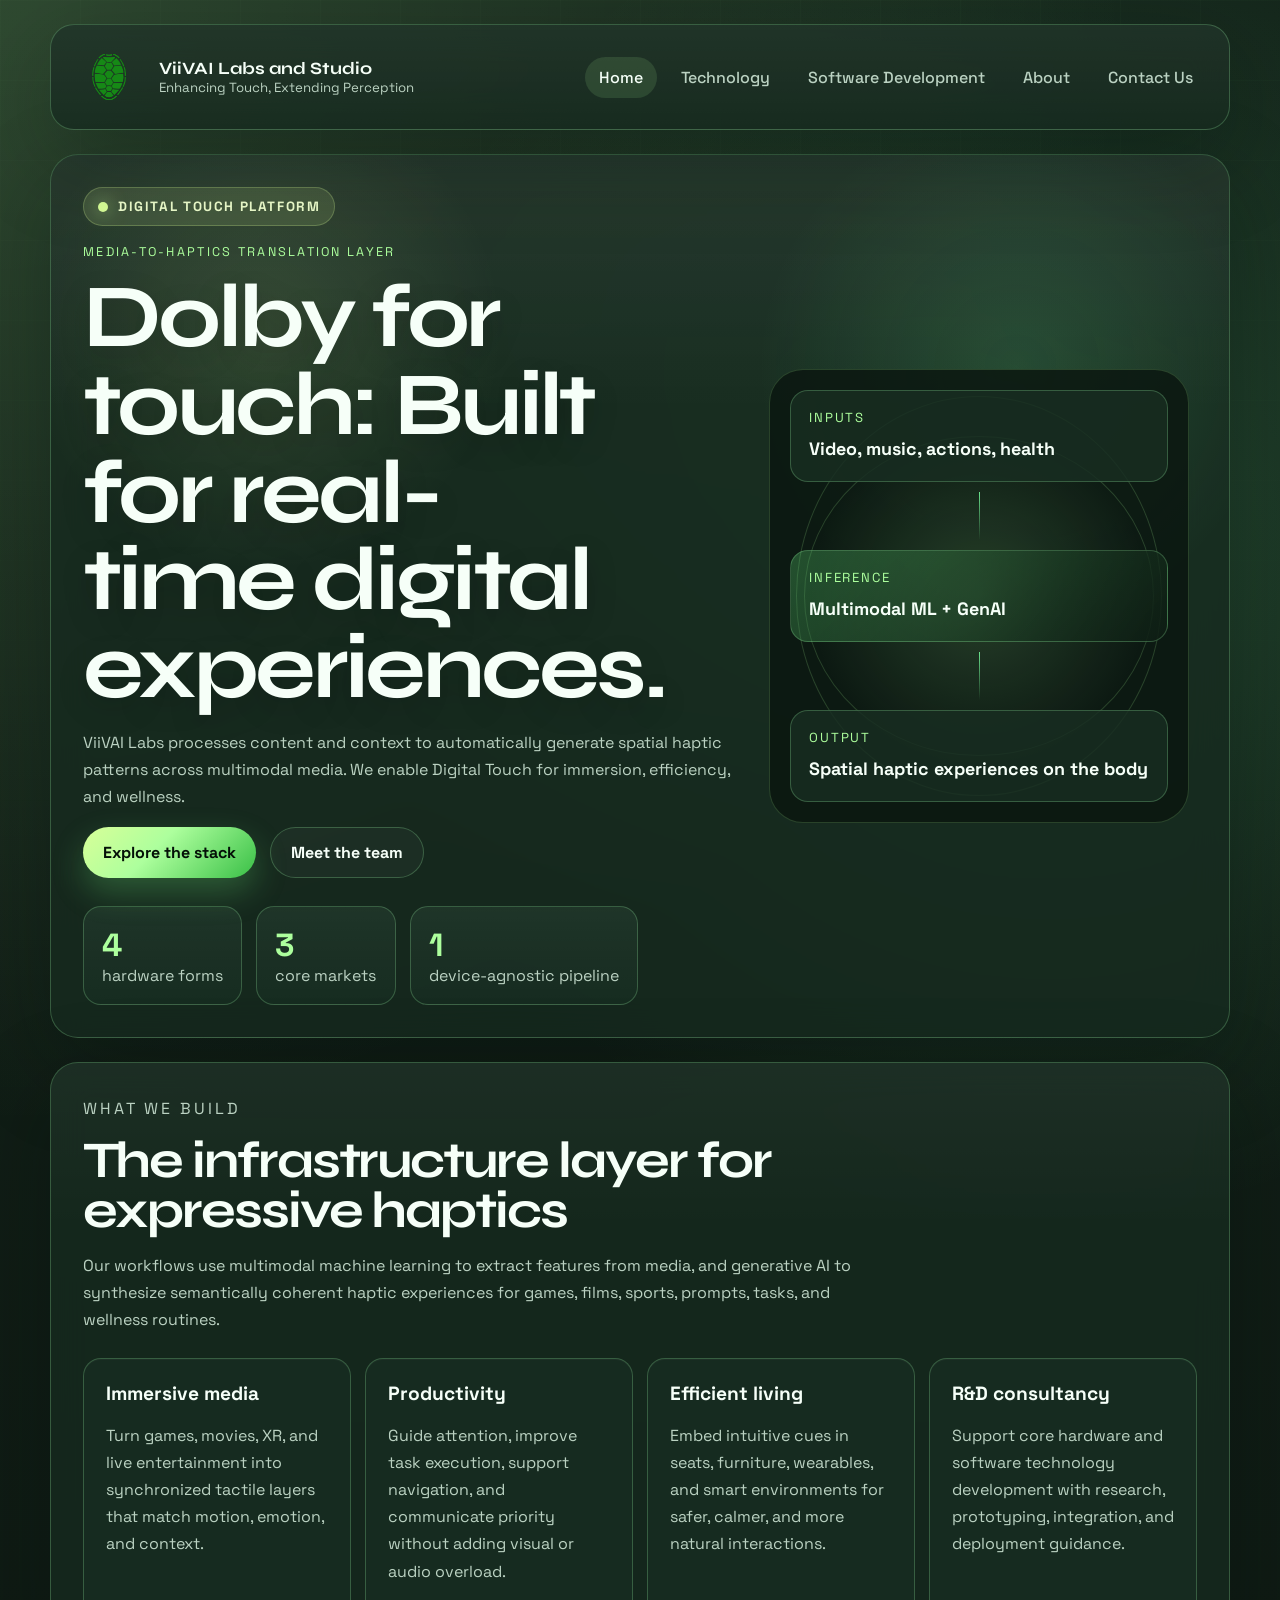
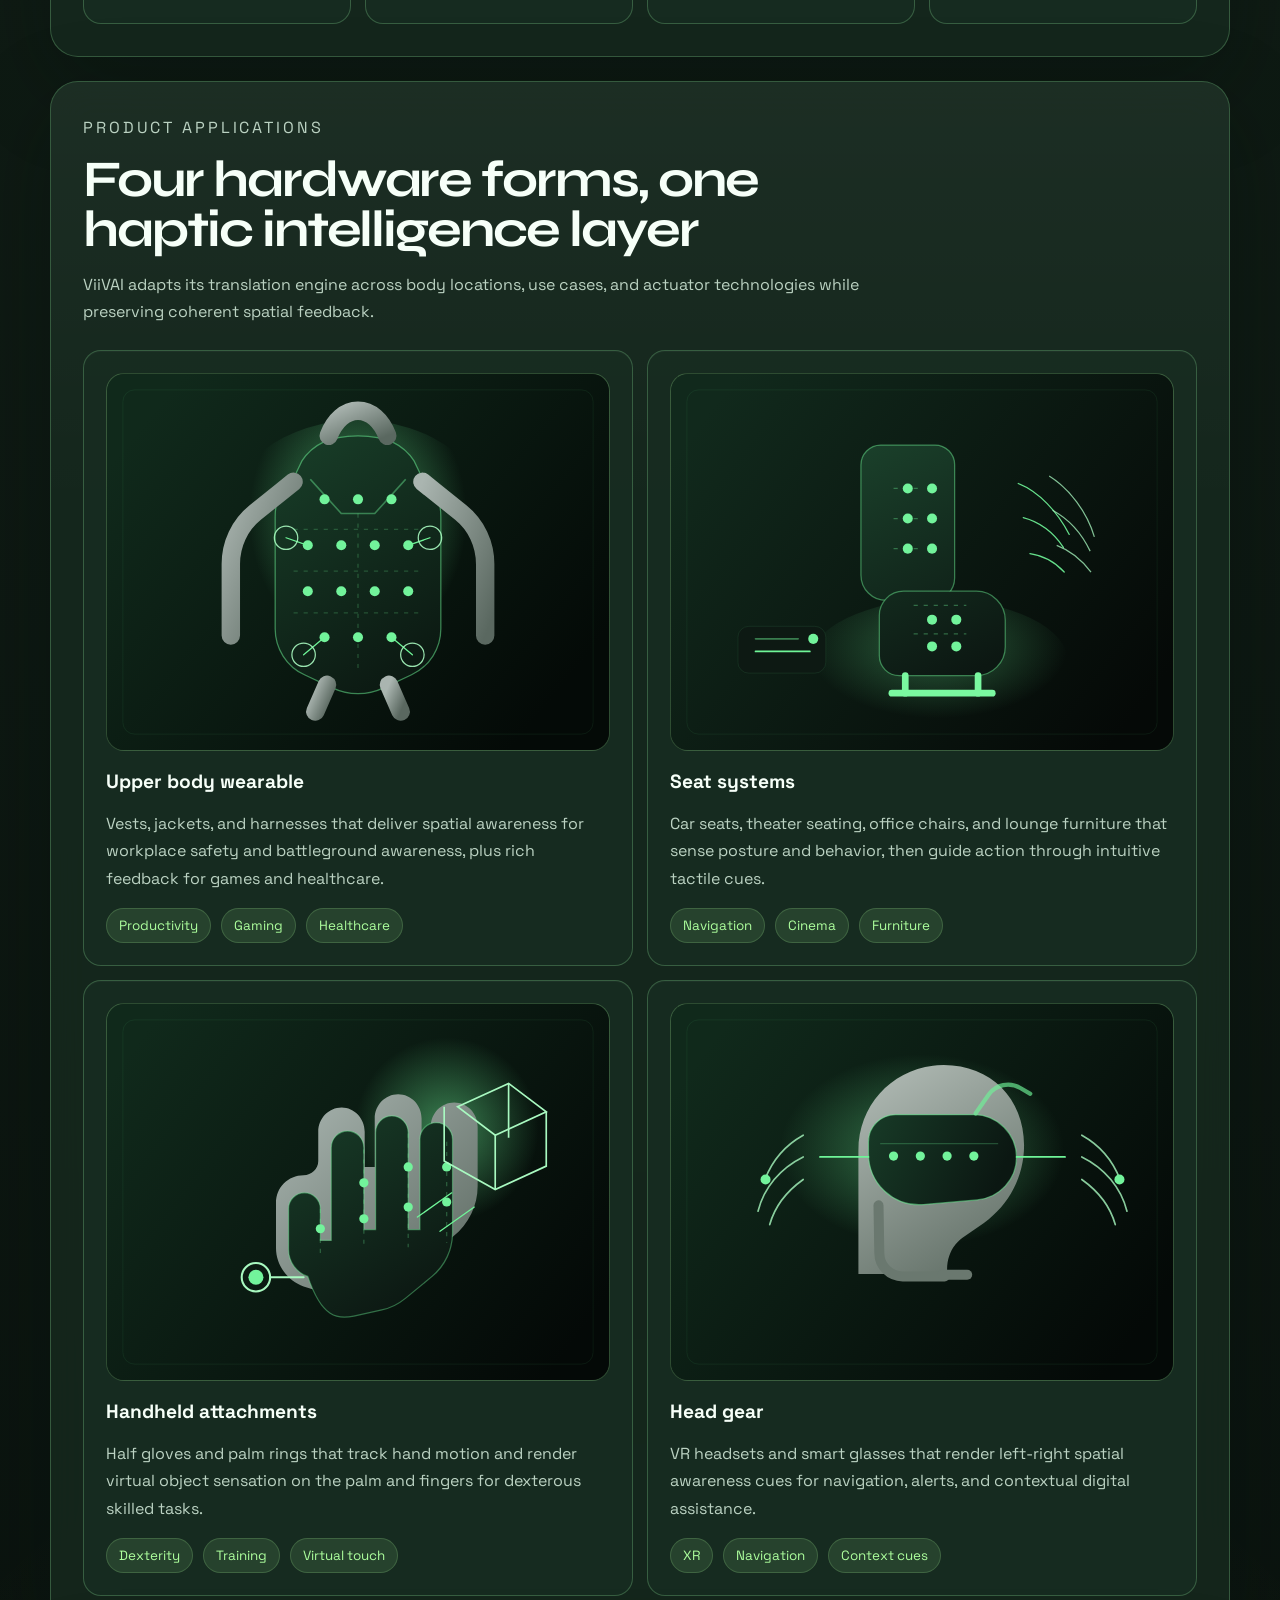
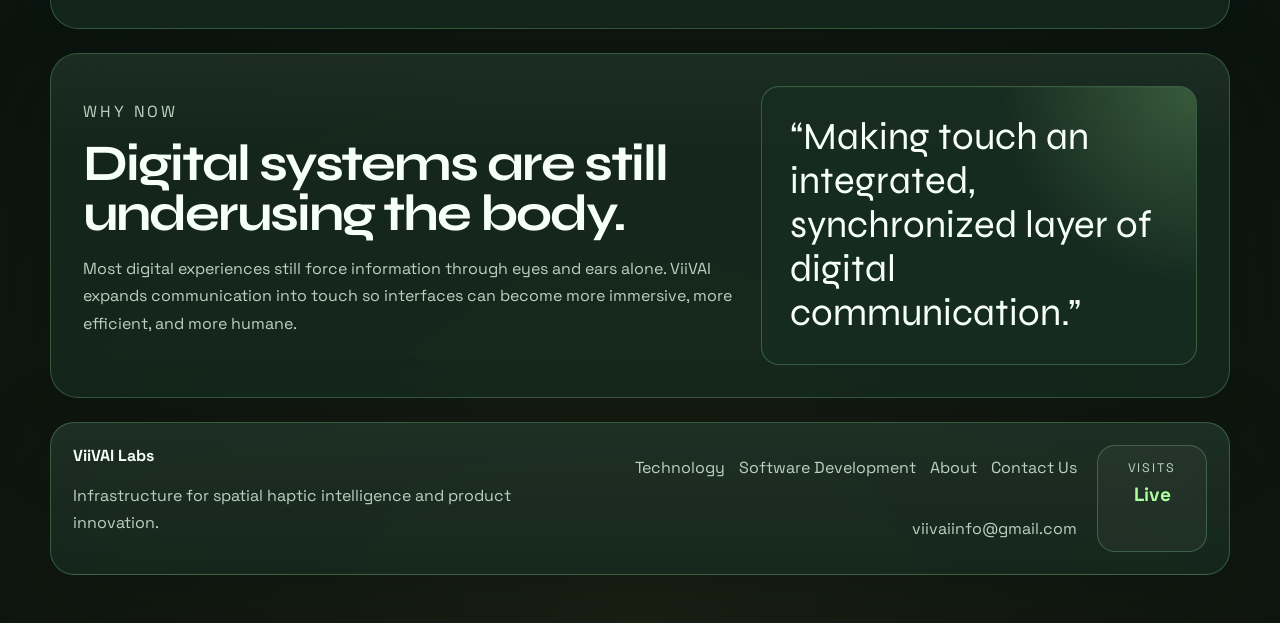
==== commit 4cc31100: "lite upload" ====
--- a/index.html
+++ b/index.html
@@ -26,6 +26,7 @@
         <a href="technology.html">Technology</a>
         <a href="software-development.html">Software Development</a>
         <a href="about.html">About</a>
+        <a href="contact.html">Contact Us</a>
       </nav>
     </header>
 
@@ -184,7 +185,12 @@
         <a href="technology.html">Technology</a>
         <a href="software-development.html">Software Development</a>
         <a href="about.html">About</a>
+        <a href="contact.html">Contact Us</a>
         <a href="mailto:viivaiinfo@gmail.com">viivaiinfo@gmail.com</a>
+      </div>
+      <div class="visitor-badge" aria-live="polite">
+        <span class="visitor-label">Visits</span>
+        <strong data-visitor-count>Loading...</strong>
       </div>
     </footer>
   </div>
--- a/styles.css
+++ b/styles.css
@@ -447,7 +447,8 @@
 
 .feature-grid,
 .hardware-grid,
-.algorithm-grid {
+.algorithm-grid,
+.media-grid {
   display: grid;
 }
 
@@ -461,12 +462,48 @@
 
 .algorithm-grid {
   grid-template-columns: repeat(2, minmax(0, 1fr));
+}
+
+.media-grid {
+  display: flex;
+  gap: 16px;
+  overflow-x: auto;
+  overflow-y: hidden;
+  padding-bottom: 10px;
+  margin-inline: -4px;
+  padding-inline: 4px;
+  scroll-snap-type: x proximity;
+  scrollbar-width: thin;
+  scrollbar-color: rgba(173, 255, 157, 0.45) rgba(255, 255, 255, 0.05);
+}
+
+.media-grid::-webkit-scrollbar {
+  height: 10px;
+}
+
+.media-grid::-webkit-scrollbar-track {
+  background: rgba(255, 255, 255, 0.05);
+  border-radius: 999px;
+}
+
+.media-grid::-webkit-scrollbar-thumb {
+  background: rgba(173, 255, 157, 0.45);
+  border-radius: 999px;
+}
+
+.carousel-hint {
+  margin: -8px 0 18px;
+  color: var(--muted);
+  font-size: 0.95rem;
+  letter-spacing: 0.02em;
+  gap: 16px;
 }
 
 .feature-card,
 .hardware-card,
 .algorithm-card,
 .info-card,
+.media-card,
 .founder-card {
   padding: 22px;
 }
@@ -478,6 +515,64 @@
   margin-top: 0;
   margin-bottom: 10px;
   font-size: 1.2rem;
+}
+
+.media-card {
+  display: flex;
+  align-items: flex-start;
+  gap: 14px;
+  flex: 0 0 min(380px, 78vw);
+  border: 1px solid var(--panel-border);
+  background: var(--bg-elevated);
+  border-radius: var(--radius-sm);
+  box-shadow: inset 0 1px 0 rgba(255, 255, 255, 0.03);
+  transition: transform 180ms ease, border-color 180ms ease, box-shadow 180ms ease;
+  scroll-snap-align: start;
+}
+
+.media-card:hover {
+  transform: translateY(-4px);
+  border-color: rgba(173, 255, 157, 0.34);
+  box-shadow:
+    inset 0 1px 0 rgba(255, 255, 255, 0.03),
+    0 18px 40px rgba(2, 16, 10, 0.18);
+}
+
+.media-icon {
+  flex: 0 0 54px;
+  width: 54px;
+  height: 54px;
+  display: grid;
+  place-items: center;
+  border-radius: 16px;
+  background: rgba(255, 255, 255, 0.96);
+  overflow: hidden;
+  padding: 6px;
+  box-shadow: 0 10px 24px rgba(57, 191, 70, 0.16);
+}
+
+.media-icon img {
+  width: 100%;
+  height: 100%;
+  object-fit: contain;
+  display: block;
+}
+
+.media-copy {
+  min-width: 0;
+}
+
+.media-copy strong {
+  display: block;
+  margin-bottom: 8px;
+  font-size: 1rem;
+}
+
+.media-copy p {
+  margin: 0;
+  color: var(--muted);
+  line-height: 1.6;
+  font-size: 0.95rem;
 }
 
 .algorithm-card-media {
@@ -717,6 +812,120 @@
   color: var(--text);
 }
 
+.visitor-badge {
+  min-width: 110px;
+  padding: 14px 16px;
+  border-radius: 18px;
+  border: 1px solid var(--panel-border);
+  background: rgba(255, 255, 255, 0.04);
+  text-align: center;
+}
+
+.visitor-label {
+  display: block;
+  color: var(--muted);
+  font-size: 0.78rem;
+  text-transform: uppercase;
+  letter-spacing: 0.16em;
+  margin-bottom: 6px;
+}
+
+.visitor-badge strong {
+  display: block;
+  color: var(--accent-soft);
+  font-size: 1.2rem;
+}
+
+.contact-layout {
+  display: grid;
+  grid-template-columns: 1fr 0.92fr;
+  gap: 24px;
+}
+
+.contact-panel {
+  border: 1px solid var(--panel-border);
+  border-radius: var(--radius-sm);
+  background: var(--bg-elevated);
+  padding: 24px;
+  box-shadow: inset 0 1px 0 rgba(255, 255, 255, 0.03);
+}
+
+.contact-form {
+  display: grid;
+  gap: 16px;
+}
+
+.contact-form label {
+  display: grid;
+  gap: 8px;
+}
+
+.contact-form span {
+  color: var(--text);
+  font-weight: 600;
+}
+
+.contact-form input,
+.contact-form textarea {
+  width: 100%;
+  border: 1px solid var(--panel-border);
+  border-radius: 16px;
+  background: rgba(7, 18, 12, 0.55);
+  color: var(--text);
+  padding: 14px 16px;
+  font: inherit;
+  outline: none;
+  transition: border-color 160ms ease, box-shadow 160ms ease;
+}
+
+.contact-form input::placeholder,
+.contact-form textarea::placeholder {
+  color: var(--muted);
+}
+
+.contact-form input:focus,
+.contact-form textarea:focus {
+  border-color: rgba(173, 255, 157, 0.42);
+  box-shadow: 0 0 0 4px rgba(173, 255, 157, 0.08);
+}
+
+.hidden-field {
+  display: none;
+}
+
+.contact-note {
+  color: var(--muted);
+  line-height: 1.6;
+  font-size: 0.95rem;
+  margin: 16px 0 0;
+}
+
+.contact-success {
+  margin: 0 0 18px;
+  padding: 14px 16px;
+  border-radius: 16px;
+  border: 1px solid rgba(173, 255, 157, 0.26);
+  background: rgba(173, 255, 157, 0.1);
+  color: #efffce;
+  font-weight: 600;
+}
+
+.map-frame {
+  border-radius: 18px;
+  overflow: hidden;
+  border: 1px solid rgba(173, 255, 157, 0.18);
+  min-height: 420px;
+  background: #0d1711;
+}
+
+.map-frame iframe {
+  width: 100%;
+  height: 100%;
+  min-height: 420px;
+  border: 0;
+  display: block;
+}
+
 @media (max-width: 980px) {
   .hero,
   .split-panel,
@@ -724,6 +933,7 @@
   .hardware-grid,
   .algorithm-grid,
   .two-column-grid,
+  .contact-layout,
   .founder-card,
   .site-footer {
     grid-template-columns: 1fr;
@@ -786,7 +996,21 @@
 
   .feature-grid,
   .hardware-grid,
-  .algorithm-grid {
+  .algorithm-grid,
+  .media-grid {
     grid-template-columns: 1fr;
   }
-}
+
+  .media-card {
+    flex-basis: 86vw;
+  }
+
+  .visitor-badge {
+    width: 100%;
+  }
+
+  .map-frame,
+  .map-frame iframe {
+    min-height: 320px;
+  }
+}
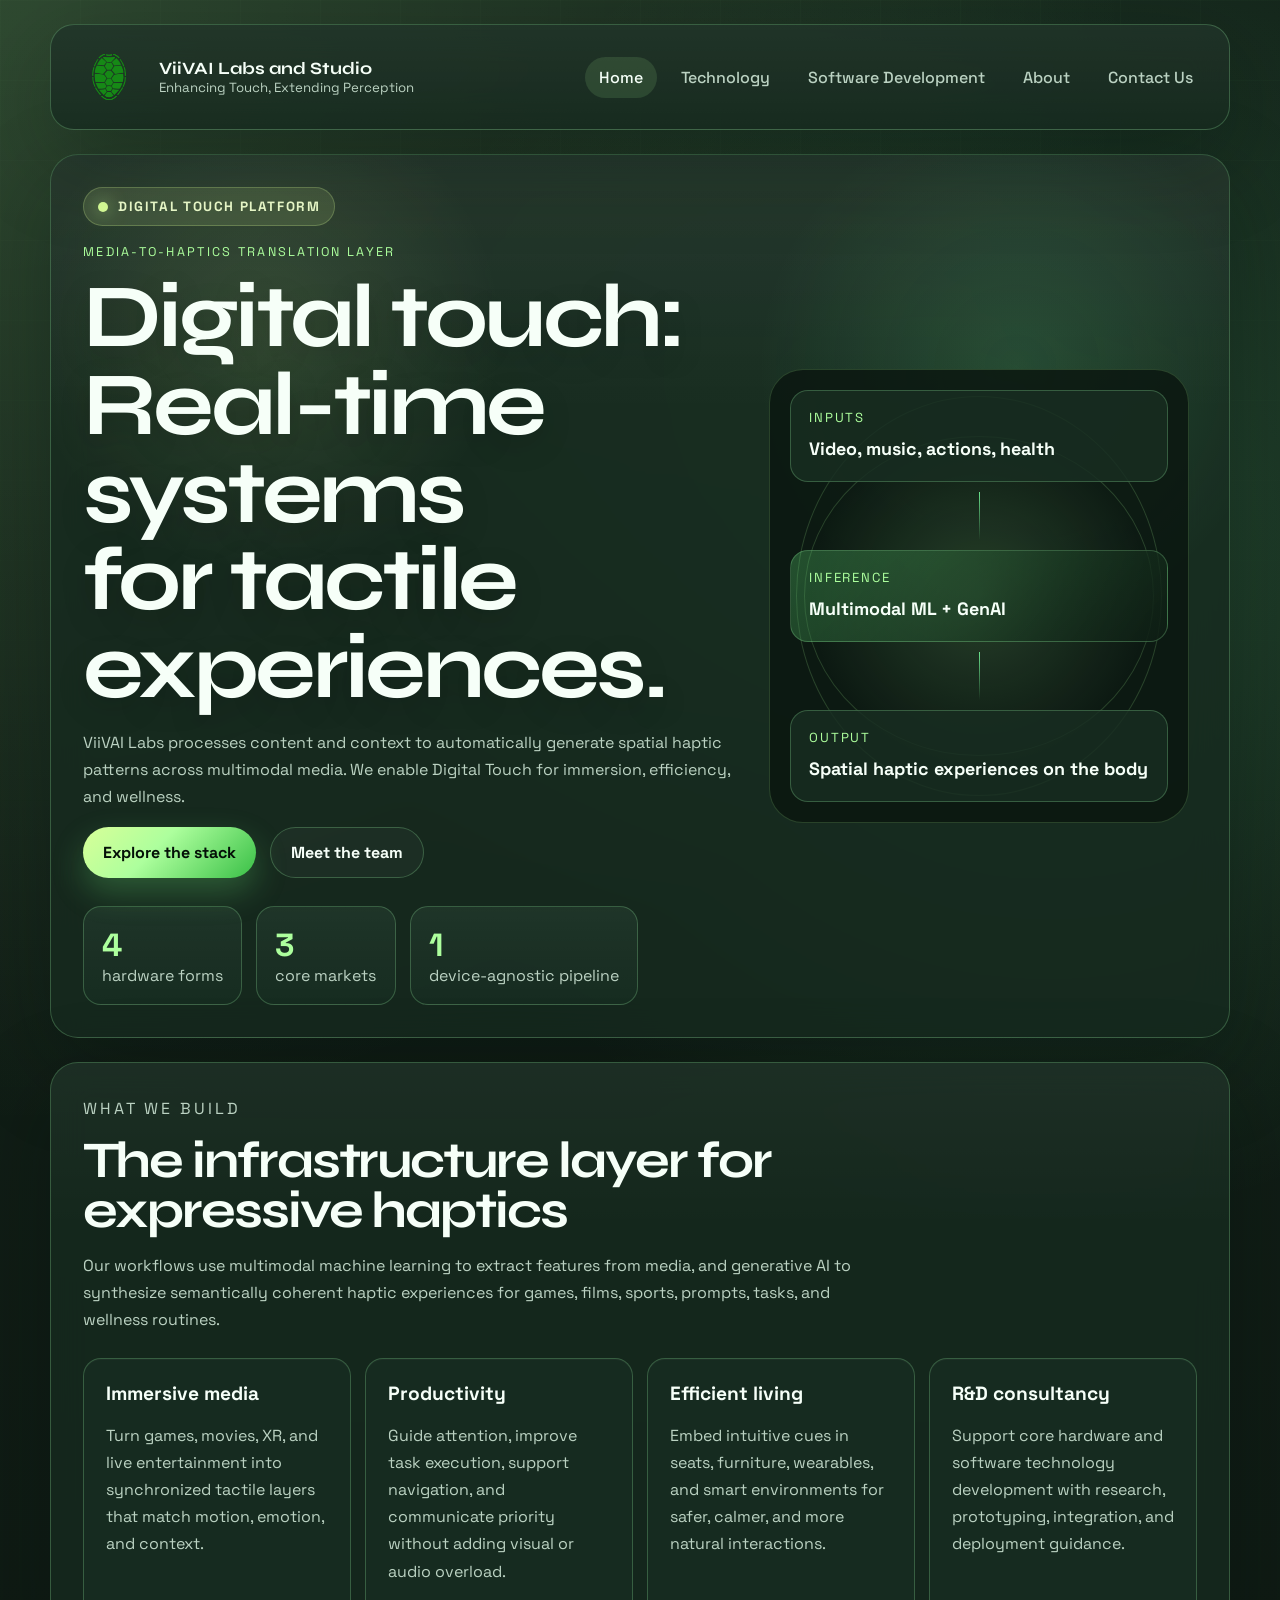
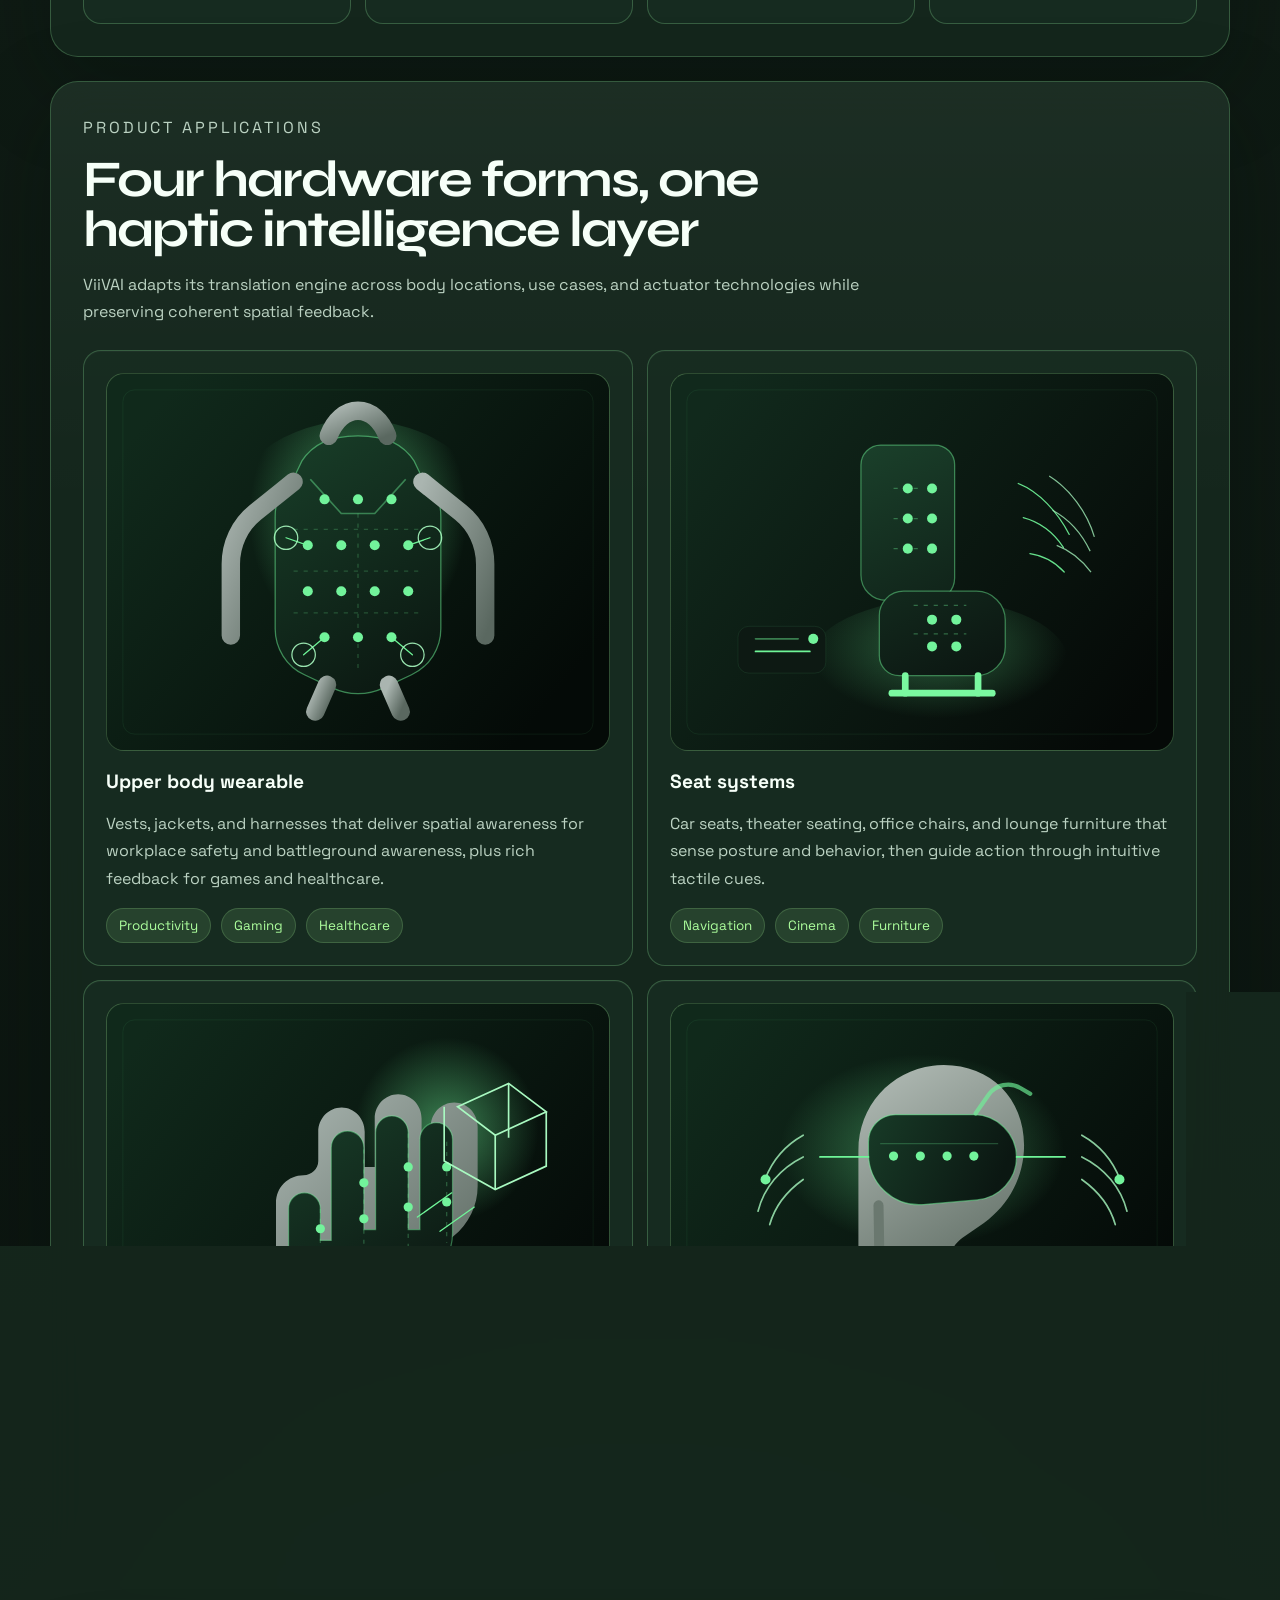
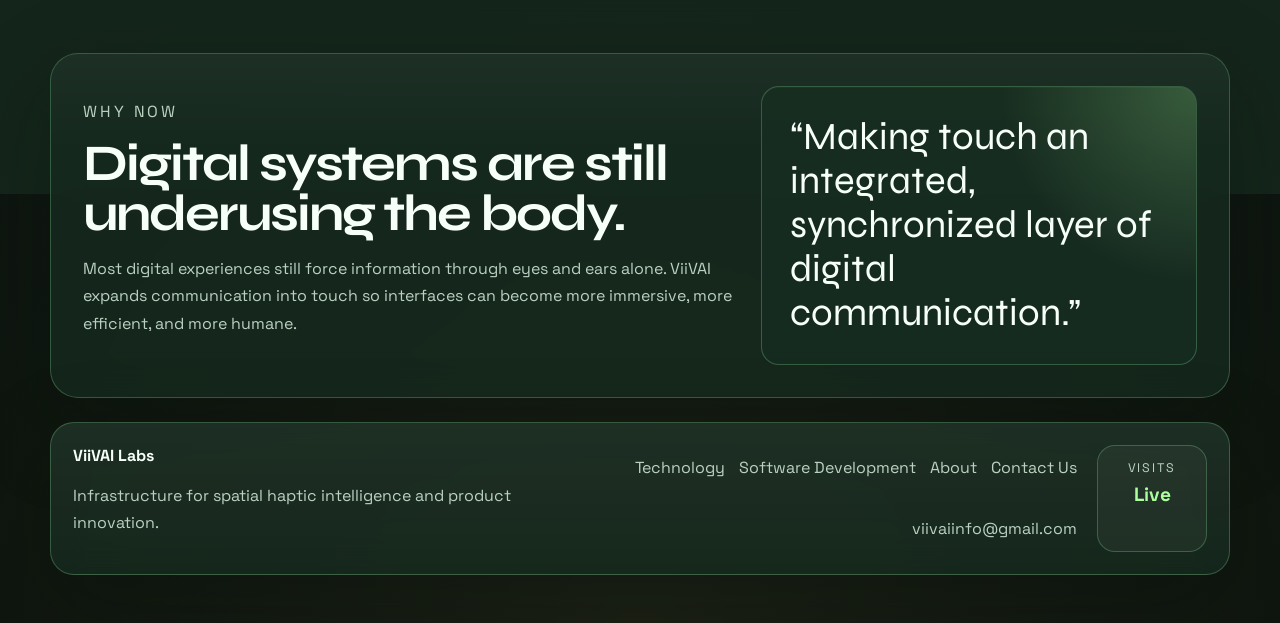
==== commit 68673146: "lite upload" ====
--- a/index.html
+++ b/index.html
@@ -38,7 +38,9 @@
             Digital Touch Platform
           </div>
           <p class="eyebrow">Media-to-Haptics Translation Layer</p>
-          <h1>Dolby for touch: Built for real-time digital experiences.</h1>
+          <!-- <h1>Dolby for touch: Built for real-time digital experiences.</h1> -->
+          <h1>Digital touch: Real-time systems for tactile experiences.</h1>
+          
           <p class="hero-text">
             ViiVAI Labs processes content and context to automatically generate spatial haptic patterns across multimodal media. We enable Digital Touch for immersion, efficiency, and wellness.
           </p>
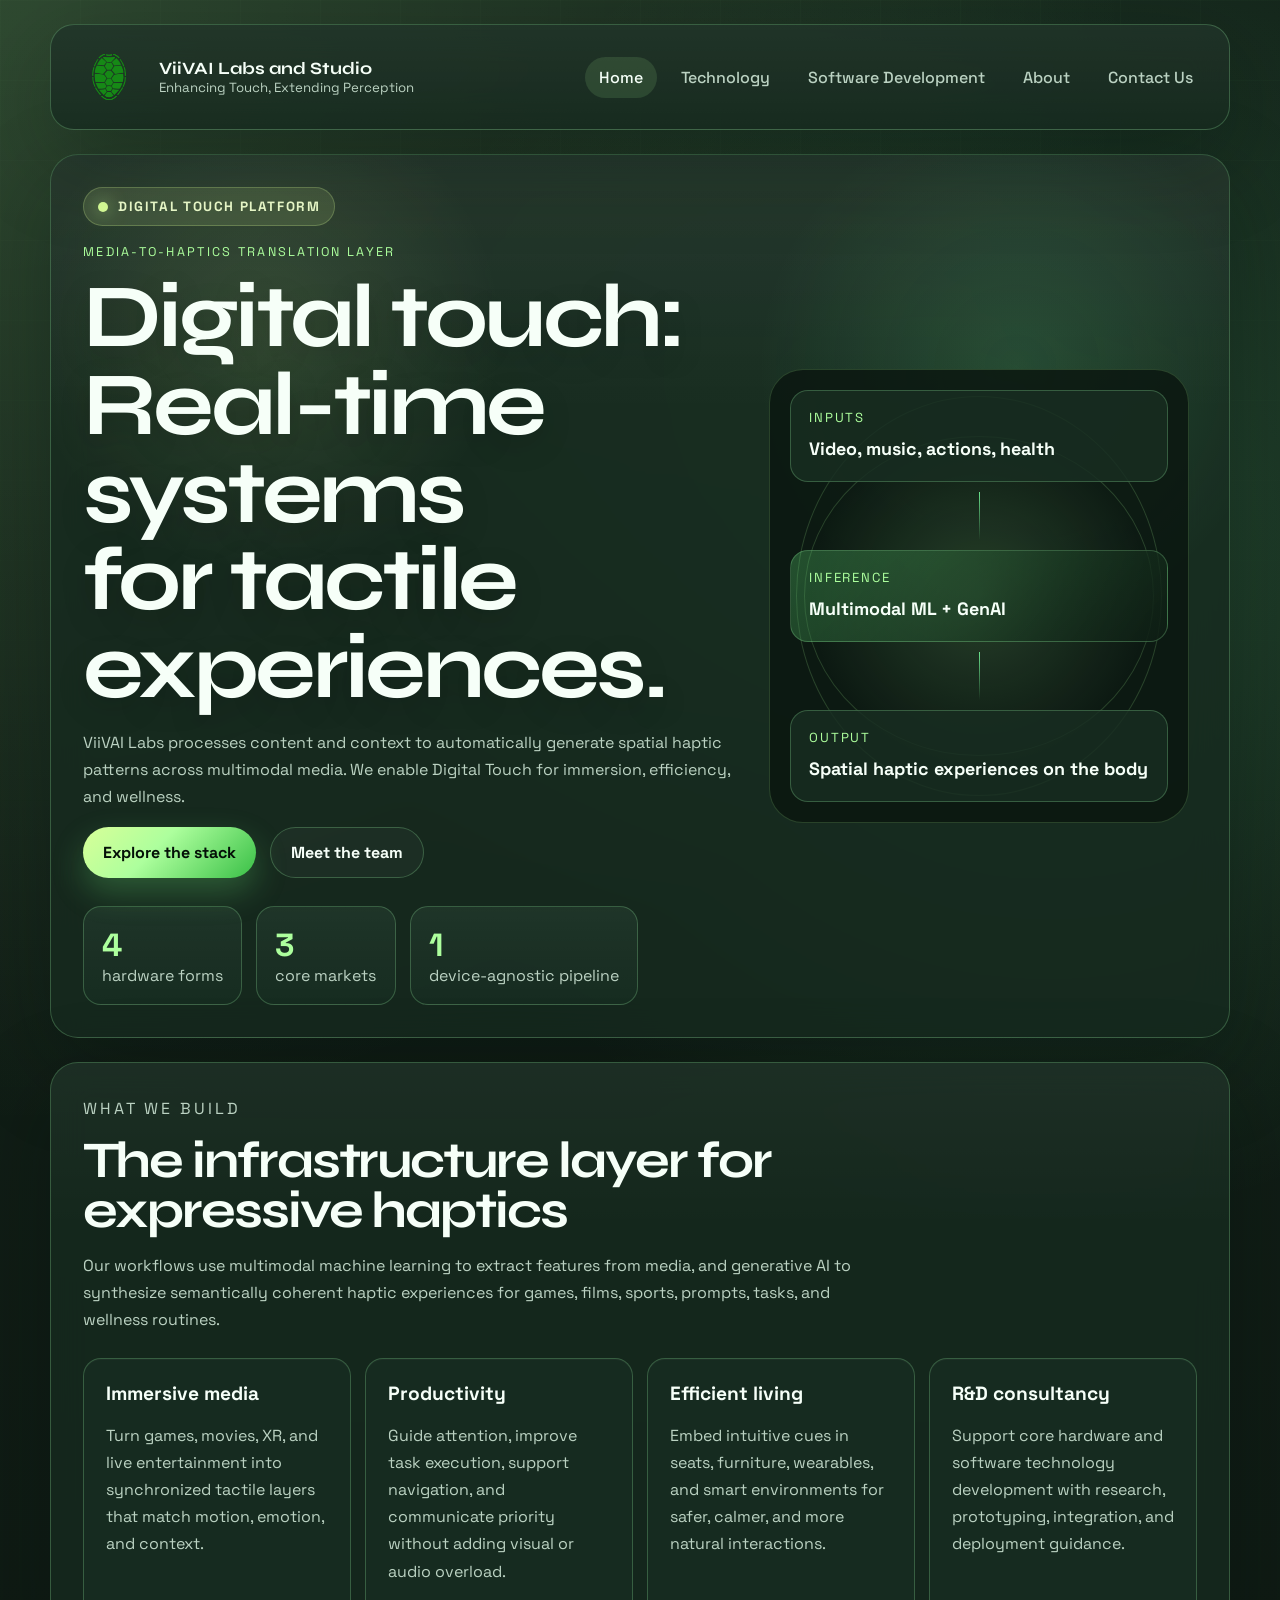
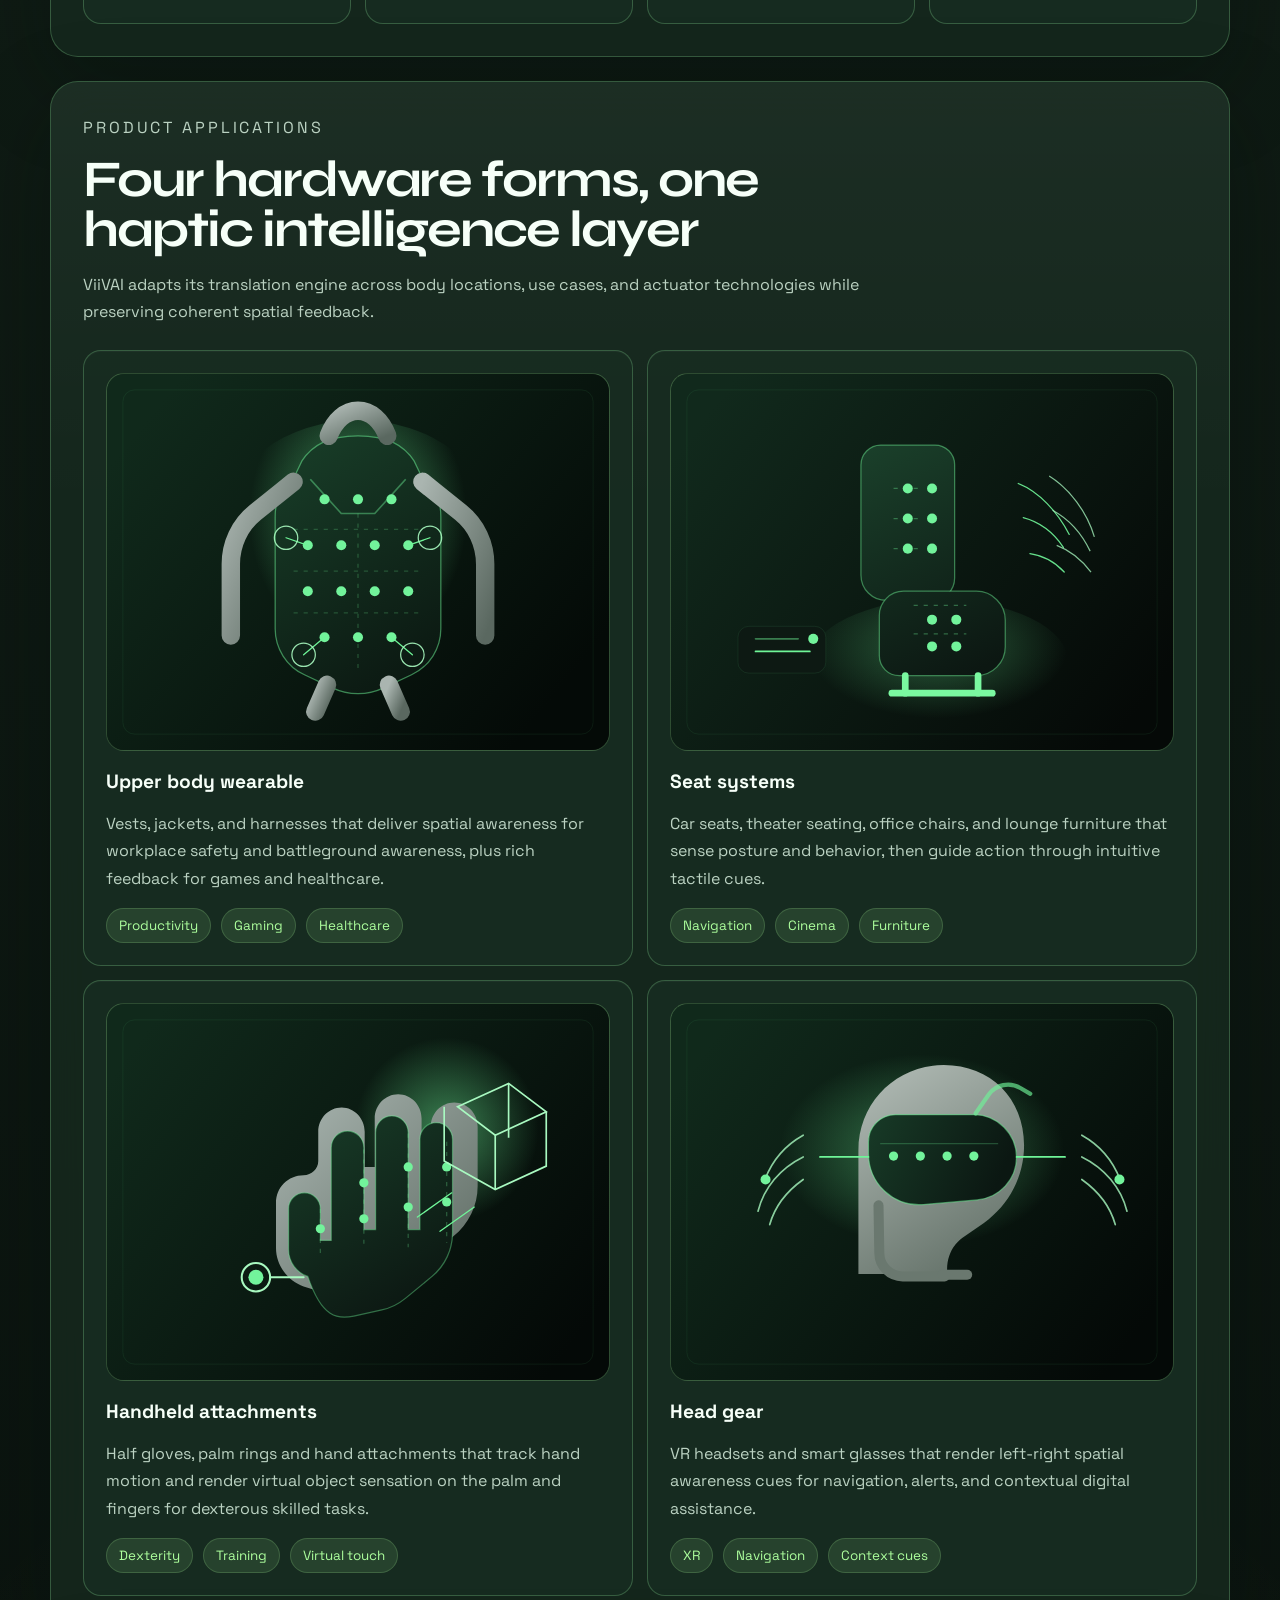
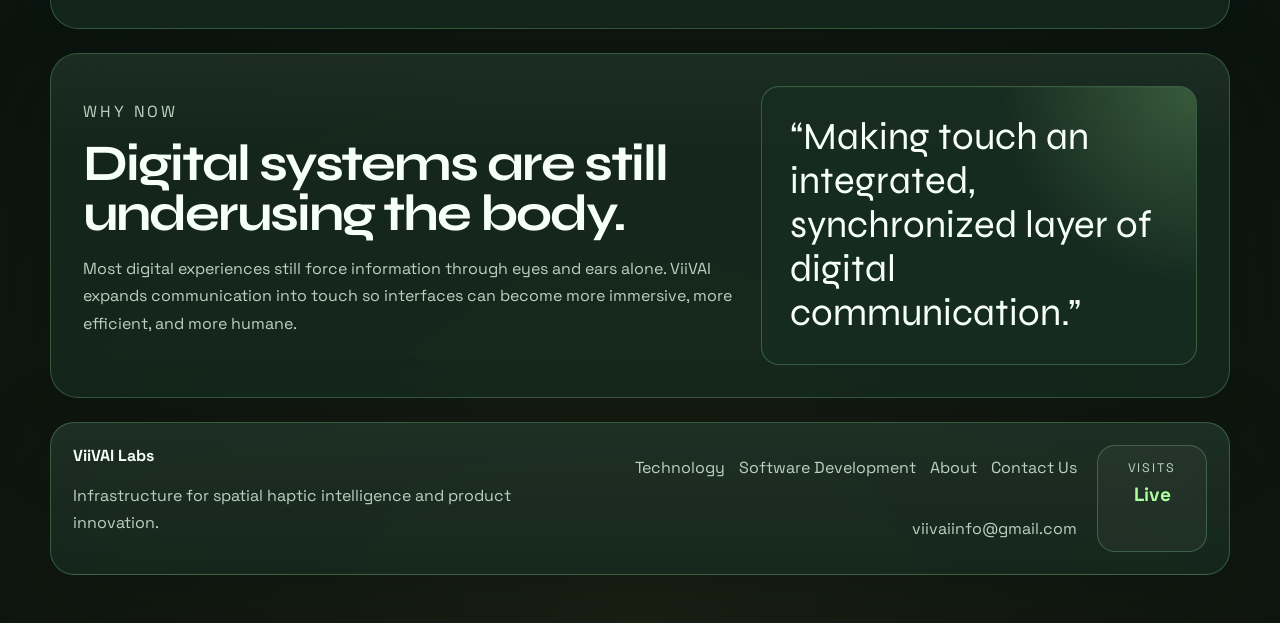
==== commit 7691c9ec: "lite upload" ====
--- a/index.html
+++ b/index.html
@@ -140,7 +140,7 @@
               <img class="product-image" src="assets/handheld-attachments.svg" alt="Handheld attachment haptic glove and ring concept">
             </figure>
             <h3>Handheld attachments</h3>
-            <p>Half gloves and palm rings that track hand motion and render virtual object sensation on the palm and fingers for dexterous skilled tasks.</p>
+            <p>Half gloves, palm rings and hand attachments that track hand motion and render virtual object sensation on the palm and fingers for dexterous skilled tasks.</p>
             <div class="application-tags">
               <span>Dexterity</span>
               <span>Training</span>
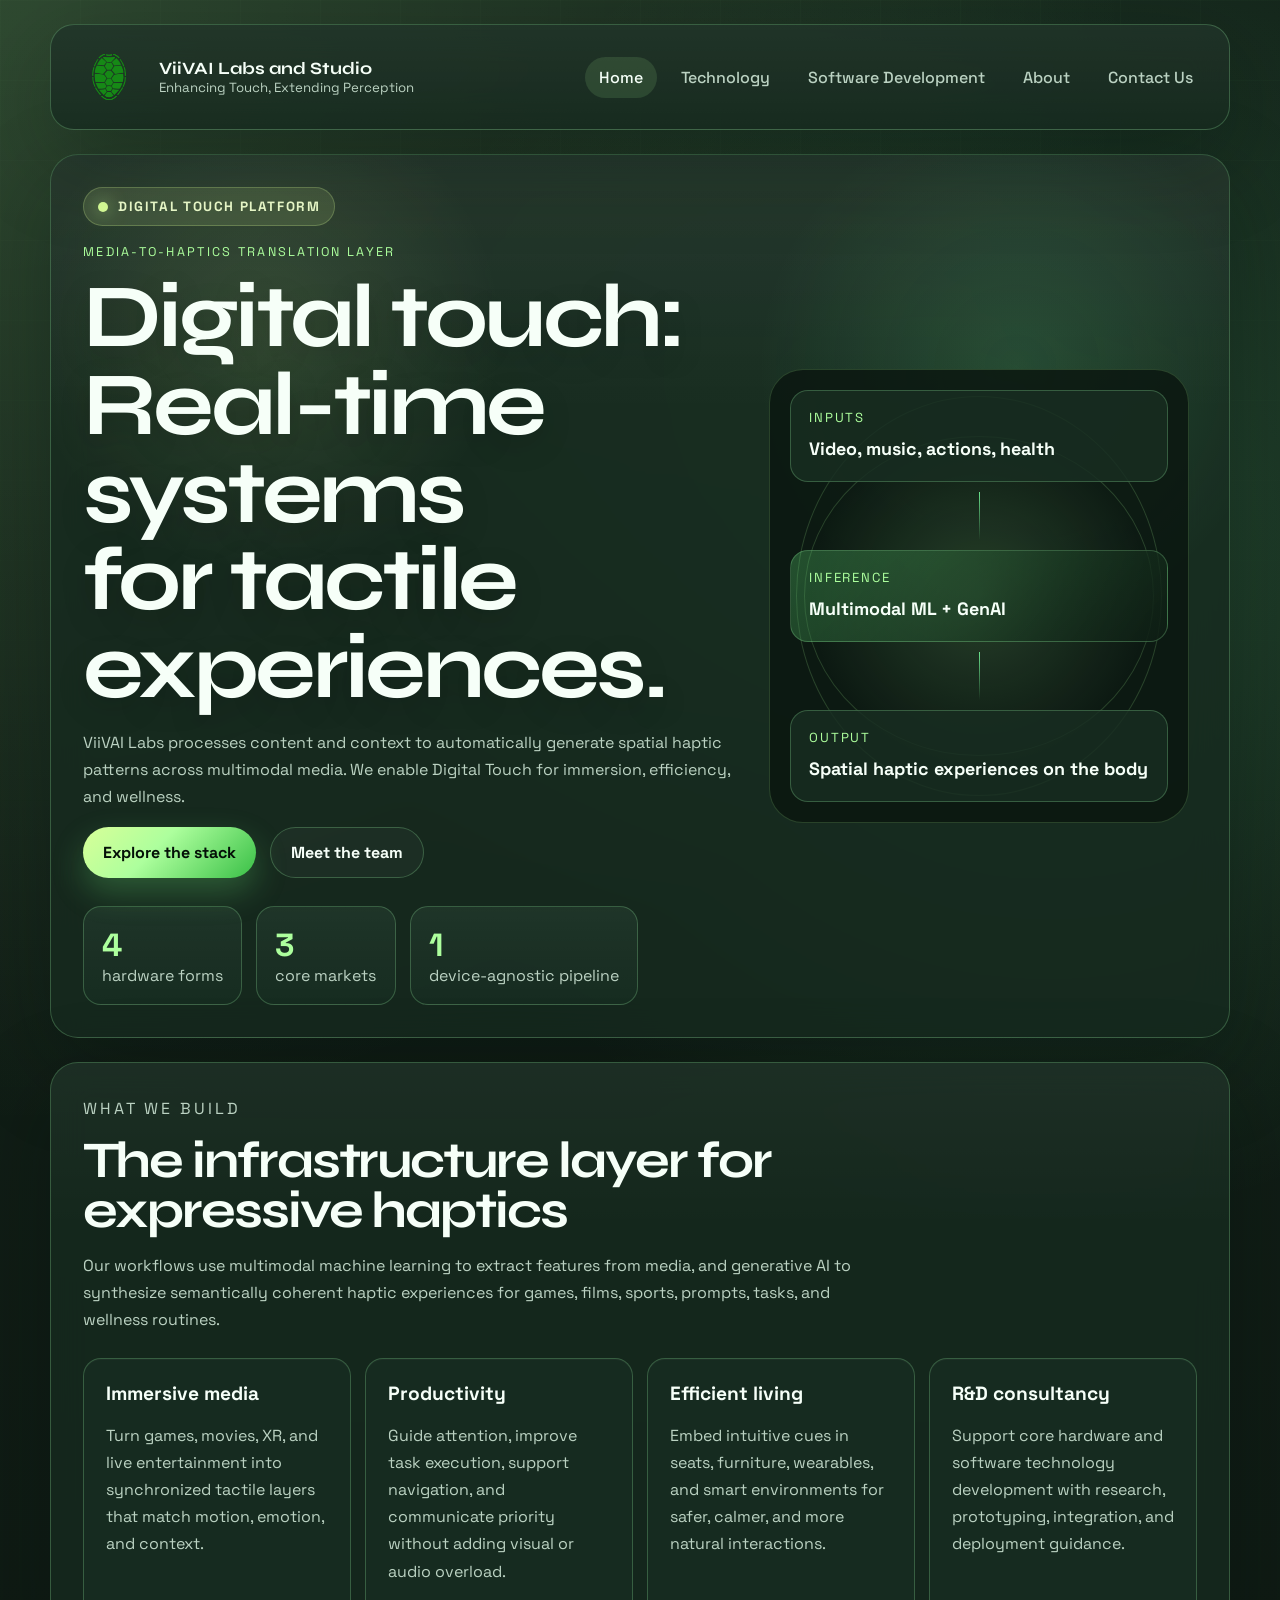
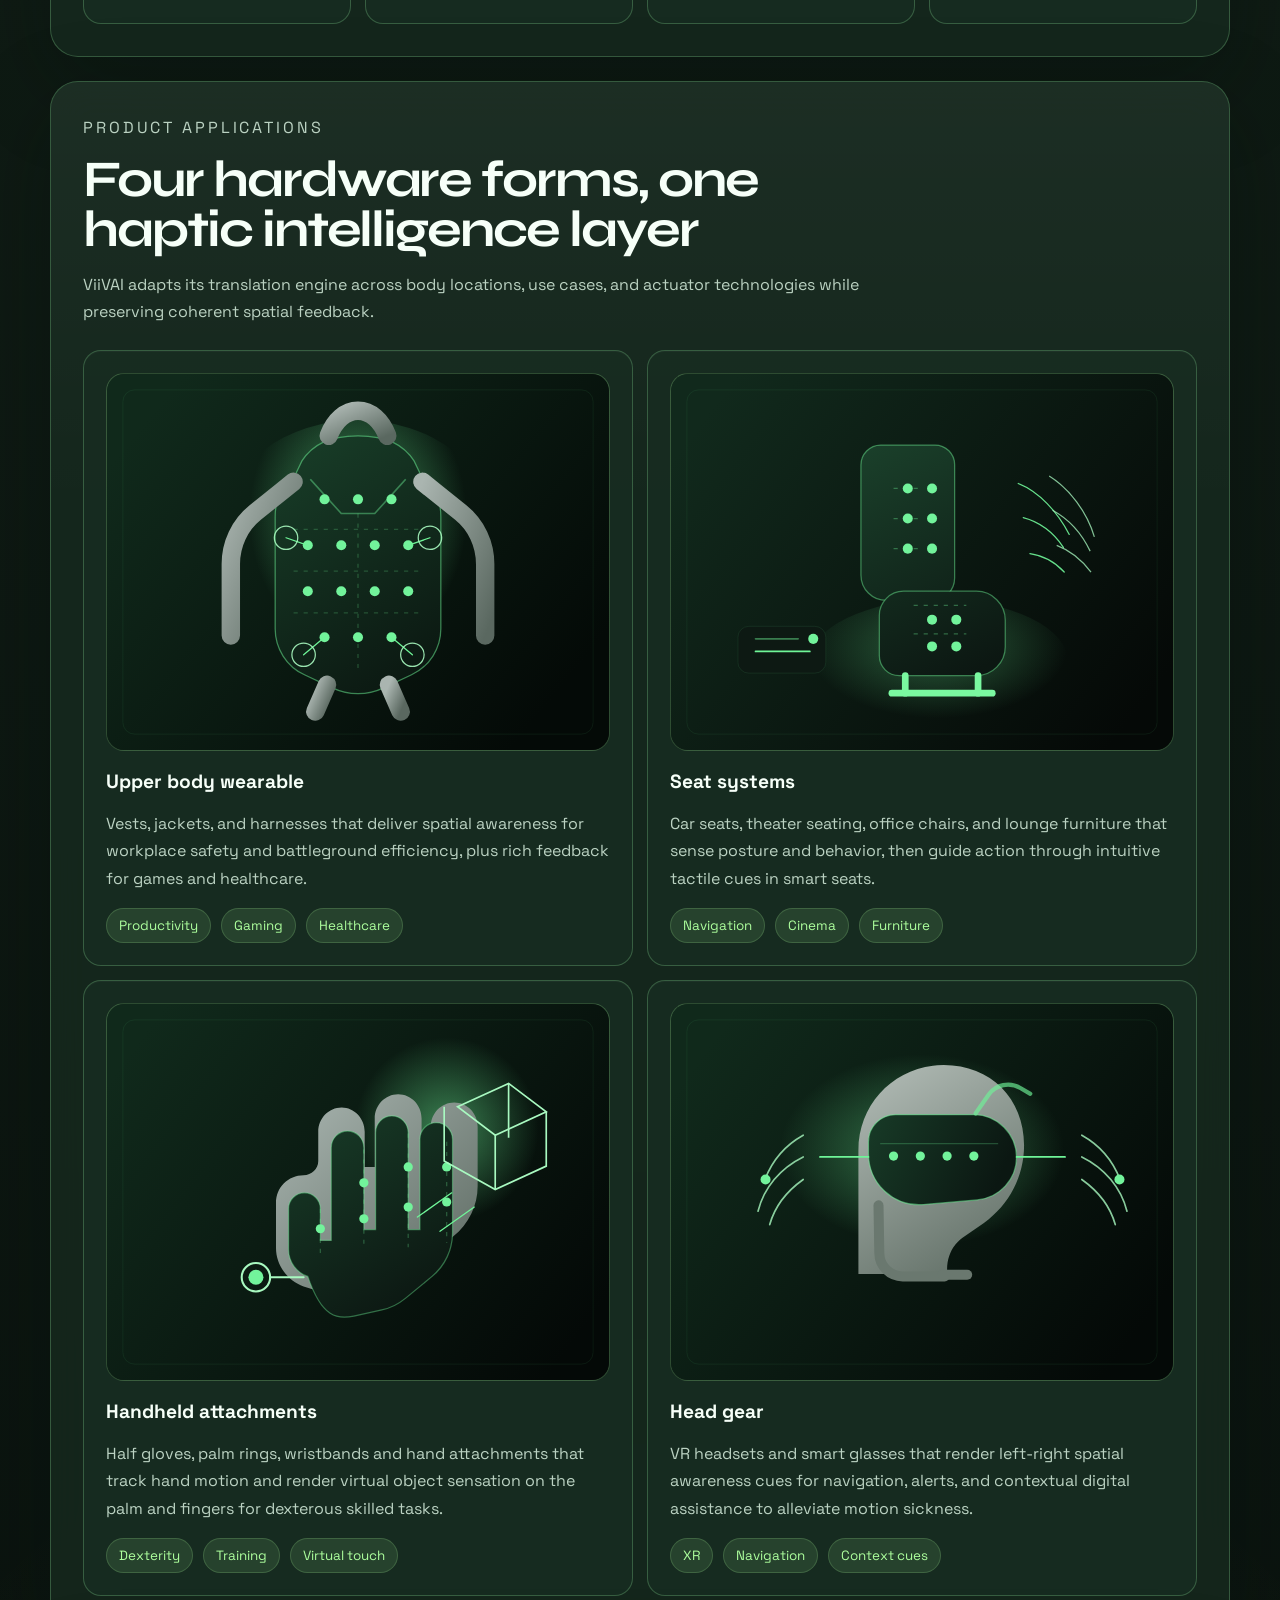
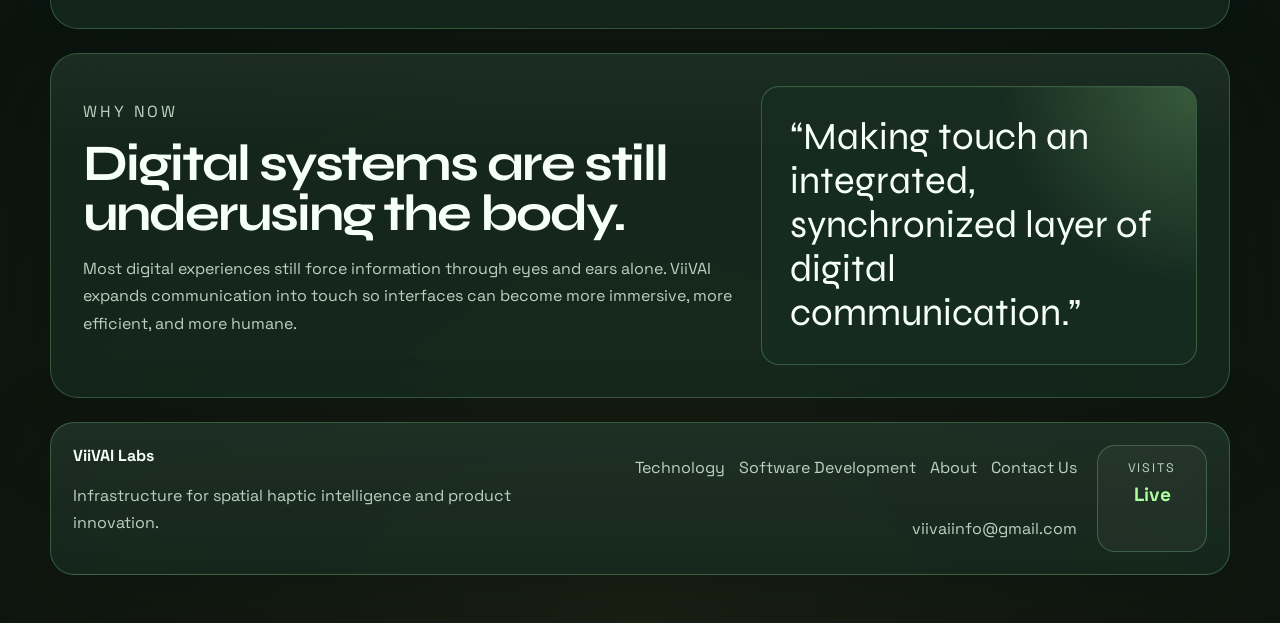
==== commit 9061474b: "Update index.html" ====
--- a/index.html
+++ b/index.html
@@ -116,7 +116,7 @@
               <img class="product-image" src="assets/upper-body-wearable.svg" alt="Upper body wearable haptic vest concept">
             </figure>
             <h3>Upper body wearable</h3>
-            <p>Vests, jackets, and harnesses that deliver spatial awareness for workplace safety and battleground awareness, plus rich feedback for games and healthcare.</p>
+            <p>Vests, jackets, and harnesses that deliver spatial awareness for workplace safety and battleground efficiency, plus rich feedback for games and healthcare.</p>
             <div class="application-tags">
               <span>Productivity</span>
               <span>Gaming</span>
@@ -128,7 +128,7 @@
               <img class="product-image" src="assets/seat-systems.svg" alt="Seat systems haptic product concept">
             </figure>
             <h3>Seat systems</h3>
-            <p>Car seats, theater seating, office chairs, and lounge furniture that sense posture and behavior, then guide action through intuitive tactile cues.</p>
+            <p>Car seats, theater seating, office chairs, and lounge furniture that sense posture and behavior, then guide action through intuitive tactile cues in smart seats.</p>
             <div class="application-tags">
               <span>Navigation</span>
               <span>Cinema</span>
@@ -140,7 +140,7 @@
               <img class="product-image" src="assets/handheld-attachments.svg" alt="Handheld attachment haptic glove and ring concept">
             </figure>
             <h3>Handheld attachments</h3>
-            <p>Half gloves, palm rings and hand attachments that track hand motion and render virtual object sensation on the palm and fingers for dexterous skilled tasks.</p>
+            <p>Half gloves, palm rings, wristbands and hand attachments that track hand motion and render virtual object sensation on the palm and fingers for dexterous skilled tasks.</p>
             <div class="application-tags">
               <span>Dexterity</span>
               <span>Training</span>
@@ -152,7 +152,7 @@
               <img class="product-image" src="assets/head-gear.svg" alt="Head gear haptic VR and smart glasses concept">
             </figure>
             <h3>Head gear</h3>
-            <p>VR headsets and smart glasses that render left-right spatial awareness cues for navigation, alerts, and contextual digital assistance.</p>
+            <p>VR headsets and smart glasses that render left-right spatial awareness cues for navigation, alerts, and contextual digital assistance to alleviate motion sickness.</p>
             <div class="application-tags">
               <span>XR</span>
               <span>Navigation</span>
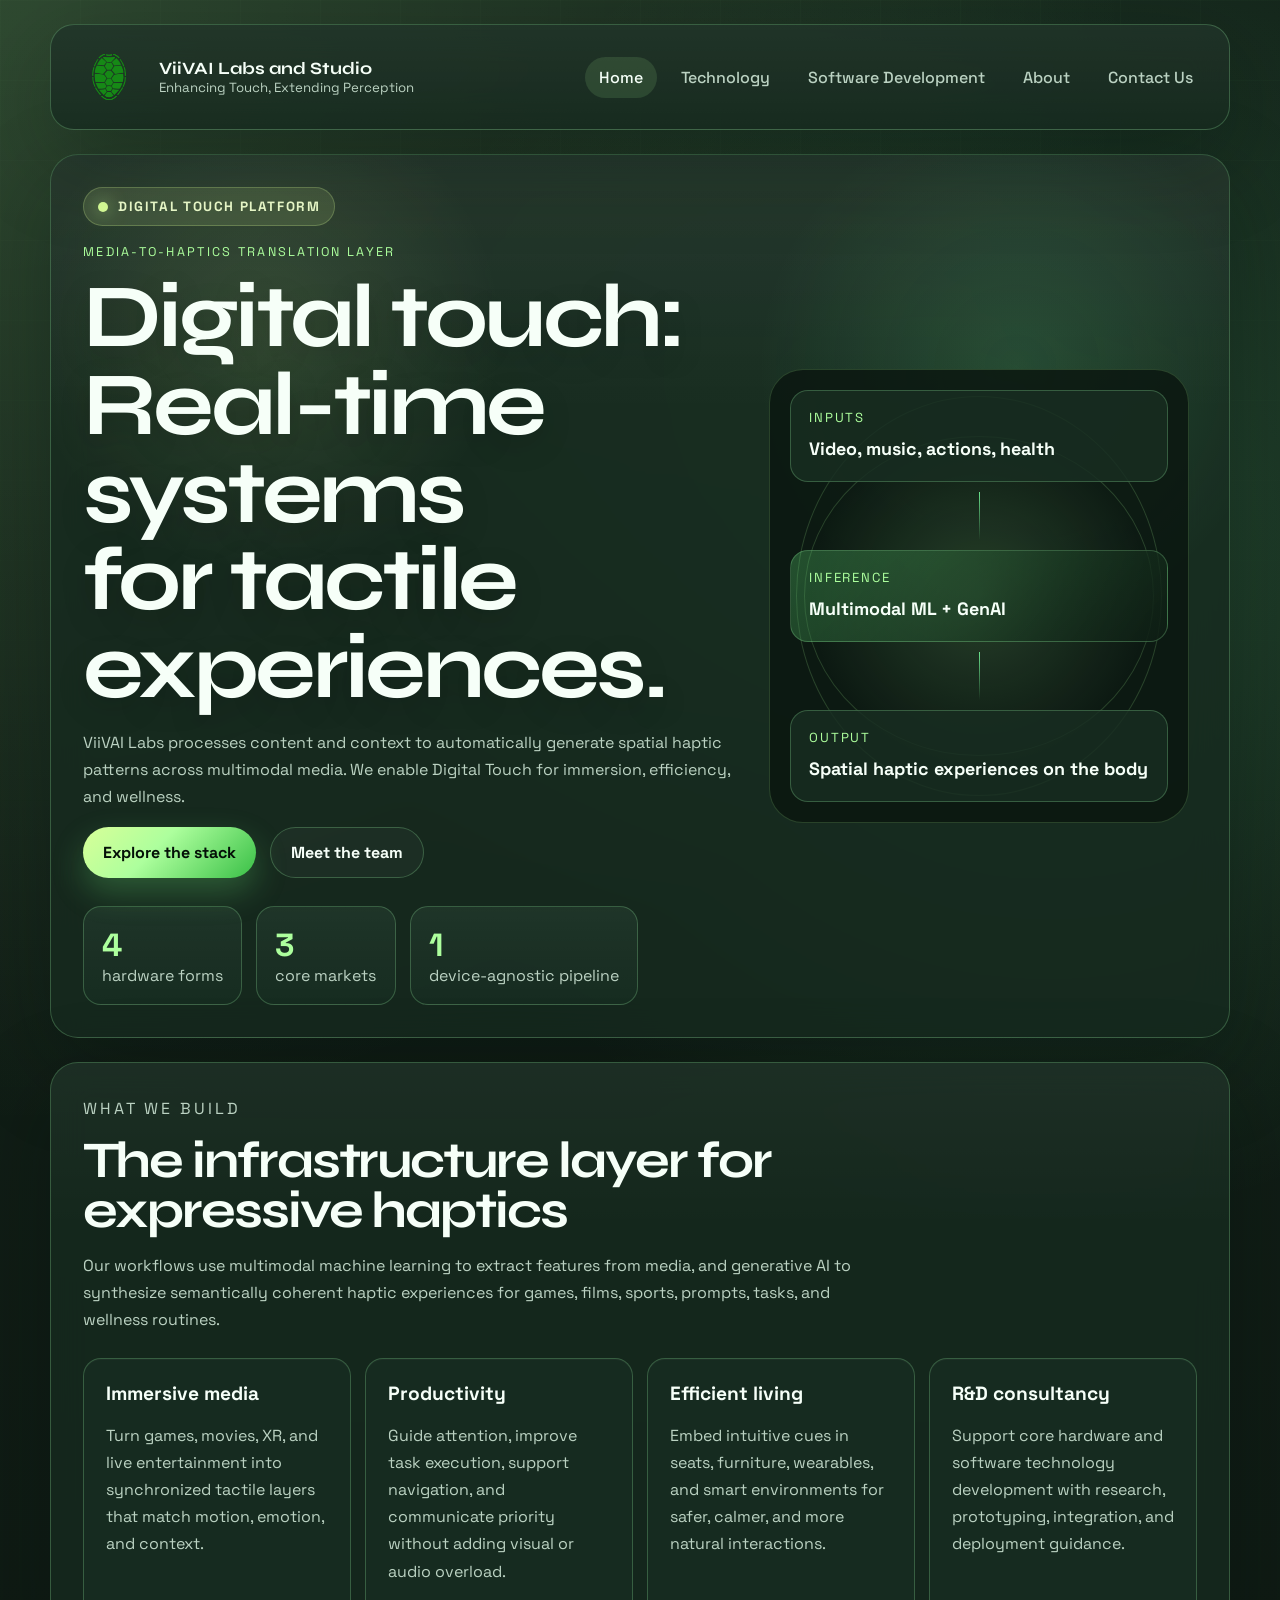
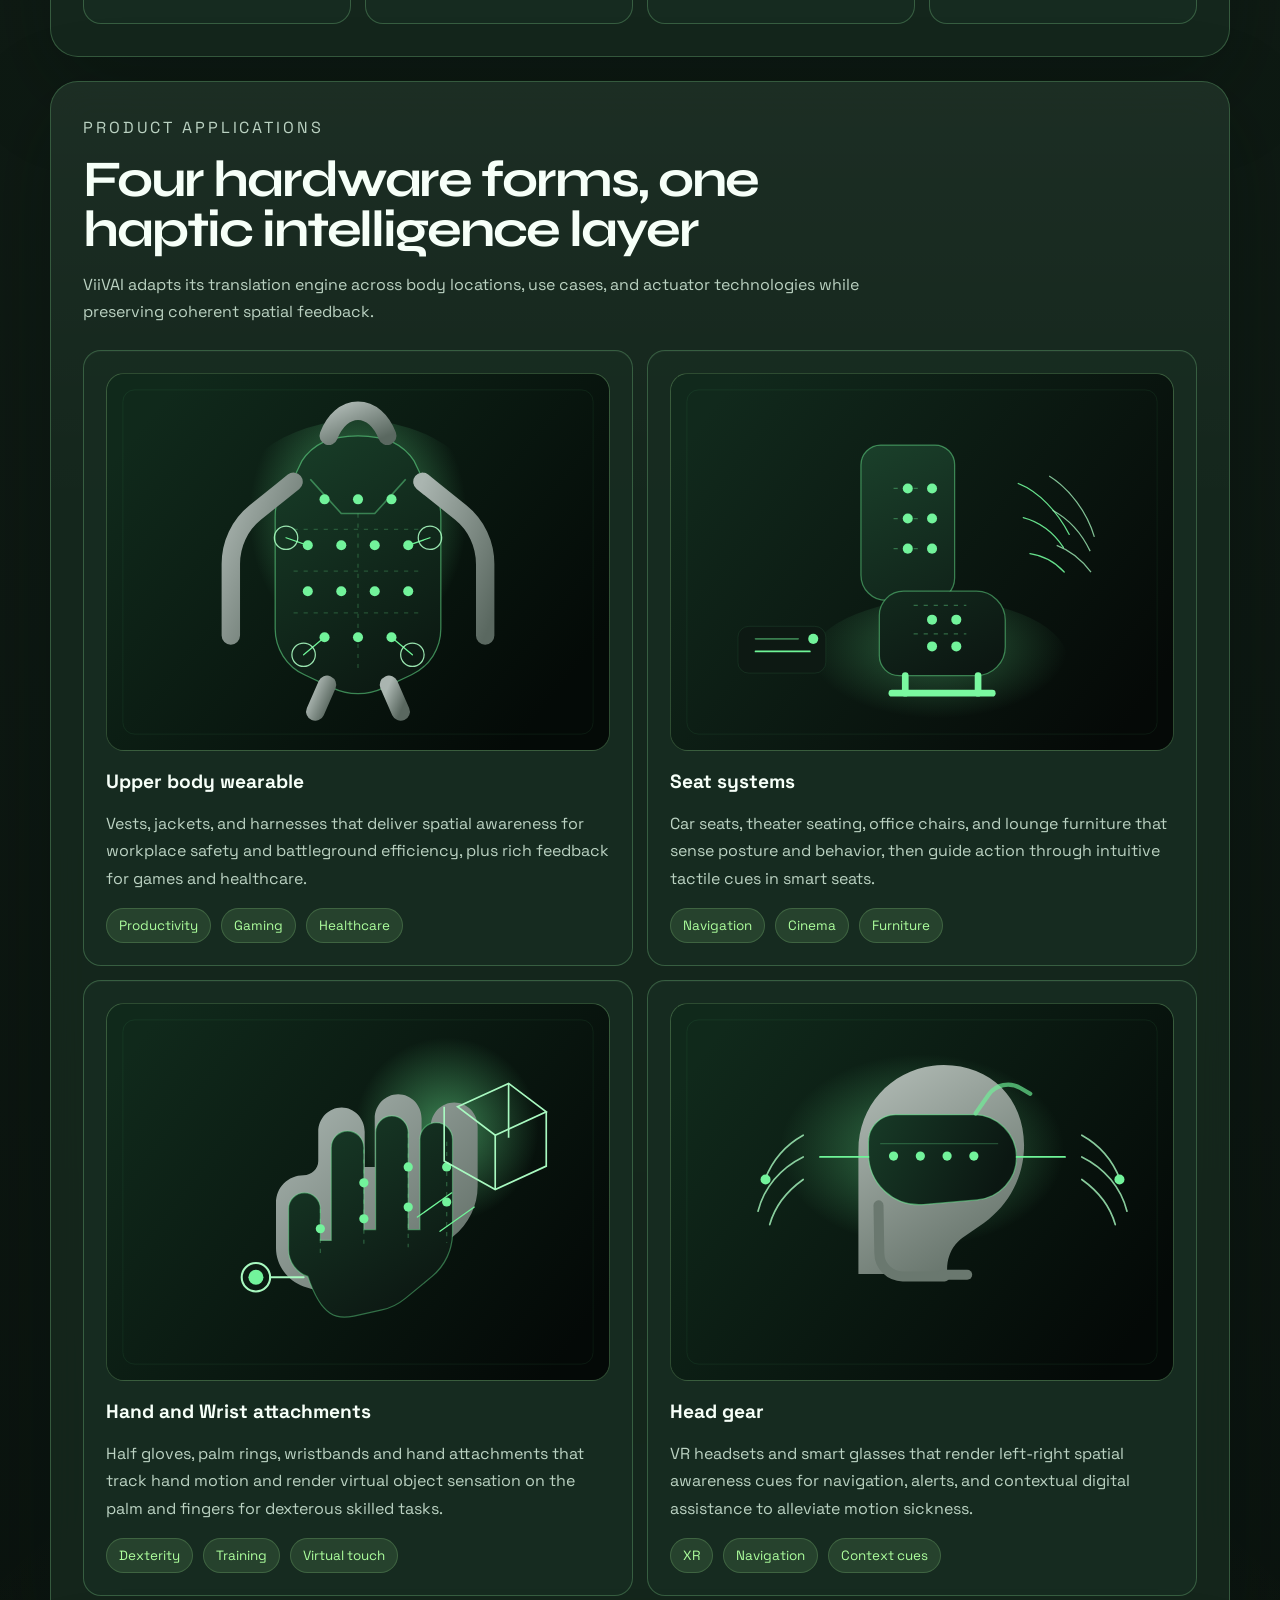
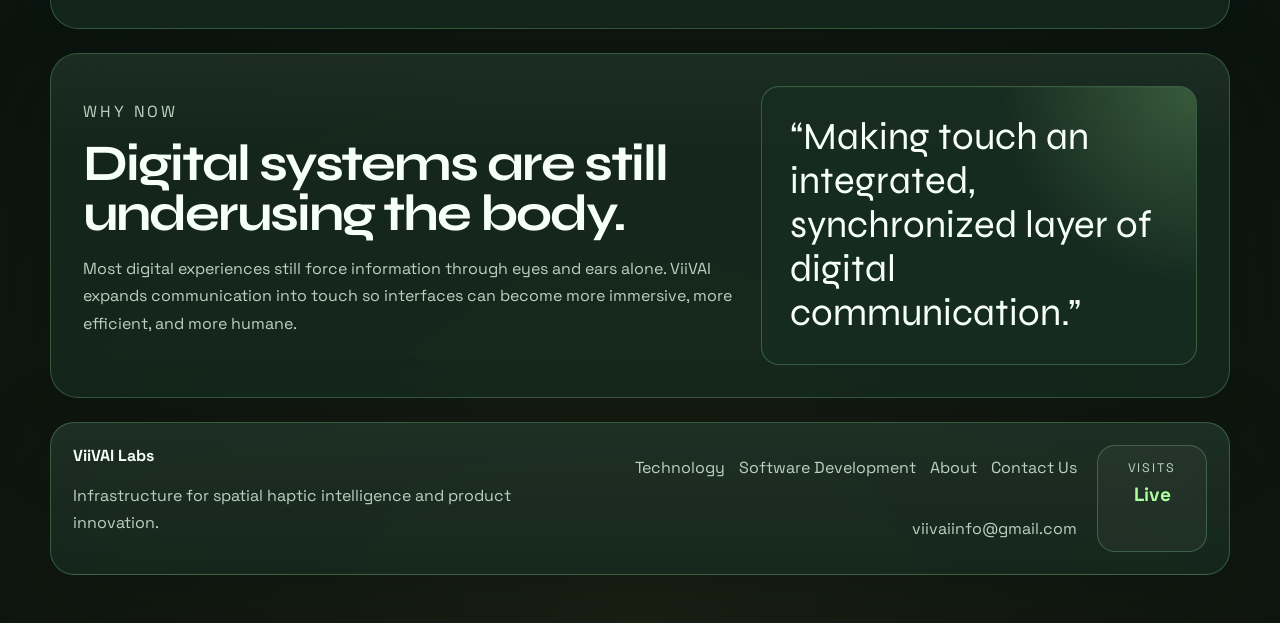
==== commit 8d2998dc: "Update index.html" ====
--- a/index.html
+++ b/index.html
@@ -139,7 +139,7 @@
             <figure class="product-figure">
               <img class="product-image" src="assets/handheld-attachments.svg" alt="Handheld attachment haptic glove and ring concept">
             </figure>
-            <h3>Handheld attachments</h3>
+            <h3>Hand and Wrist attachments</h3>
             <p>Half gloves, palm rings, wristbands and hand attachments that track hand motion and render virtual object sensation on the palm and fingers for dexterous skilled tasks.</p>
             <div class="application-tags">
               <span>Dexterity</span>
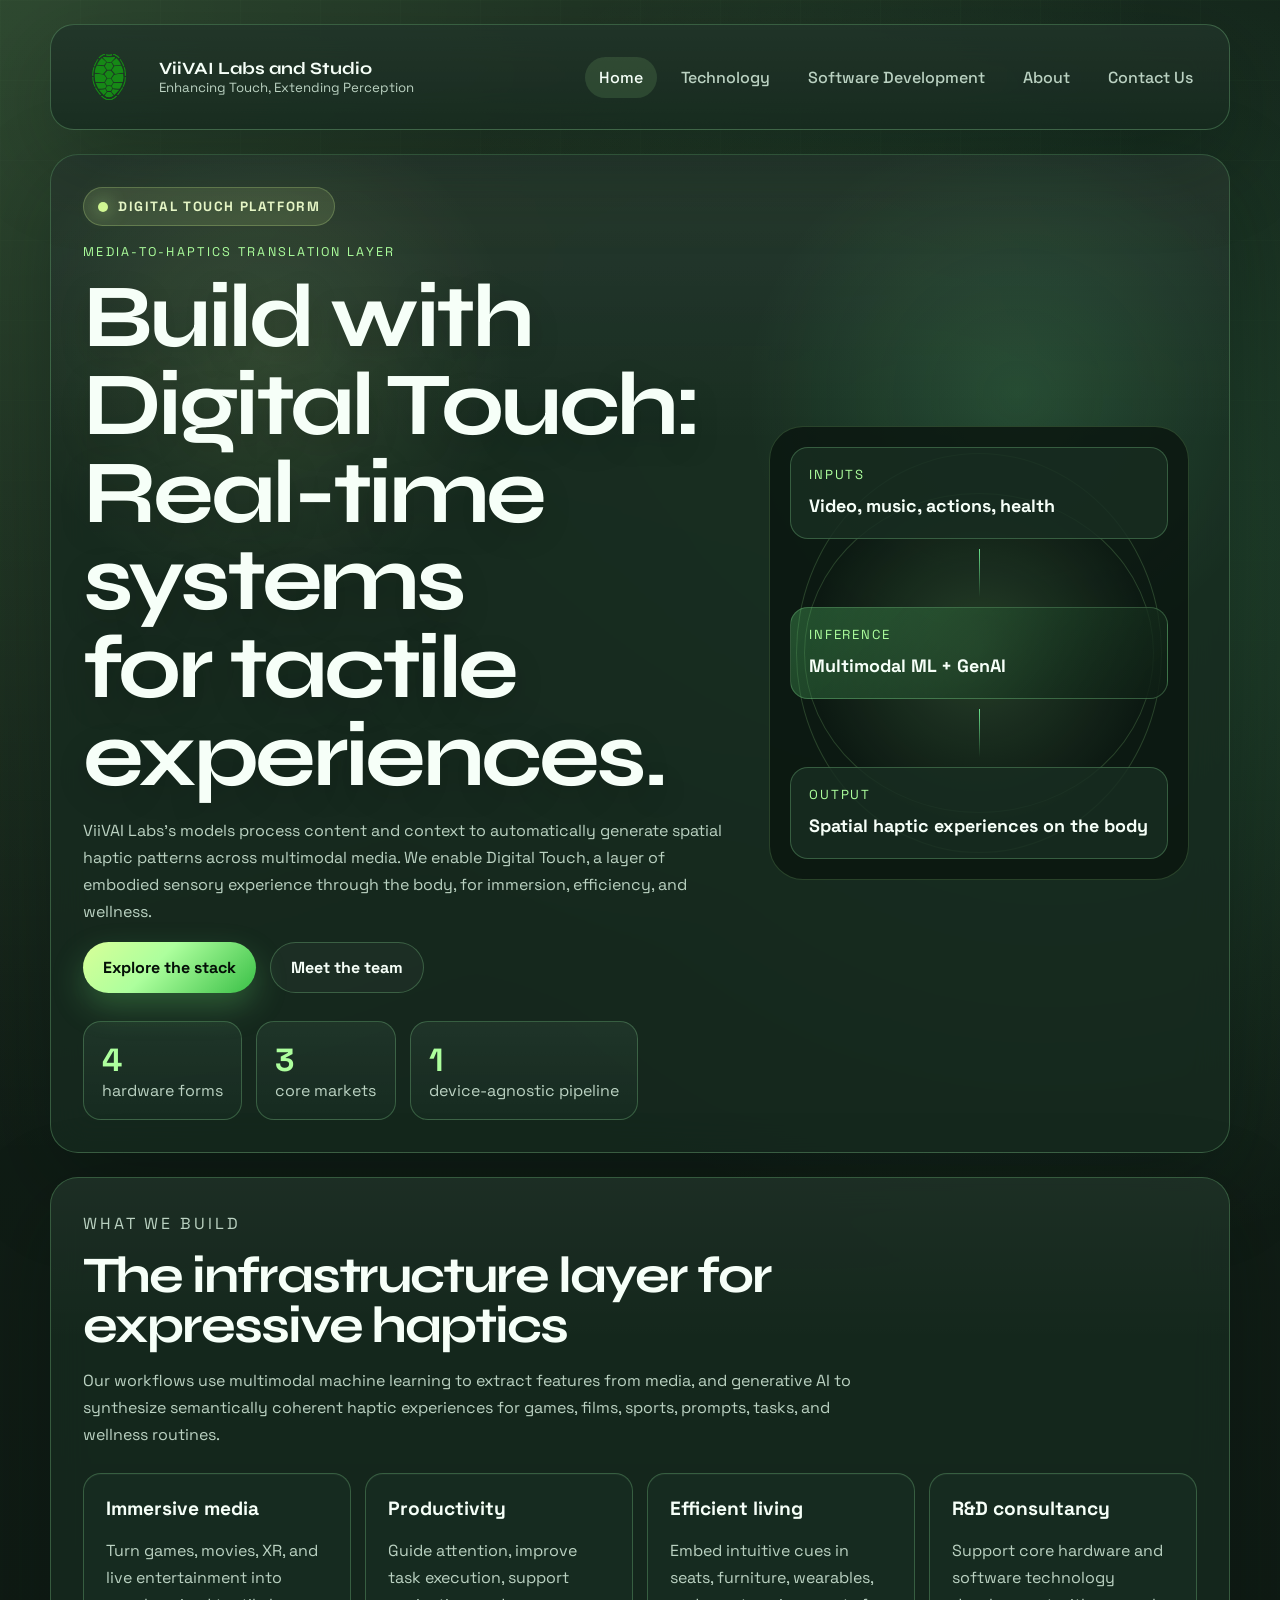
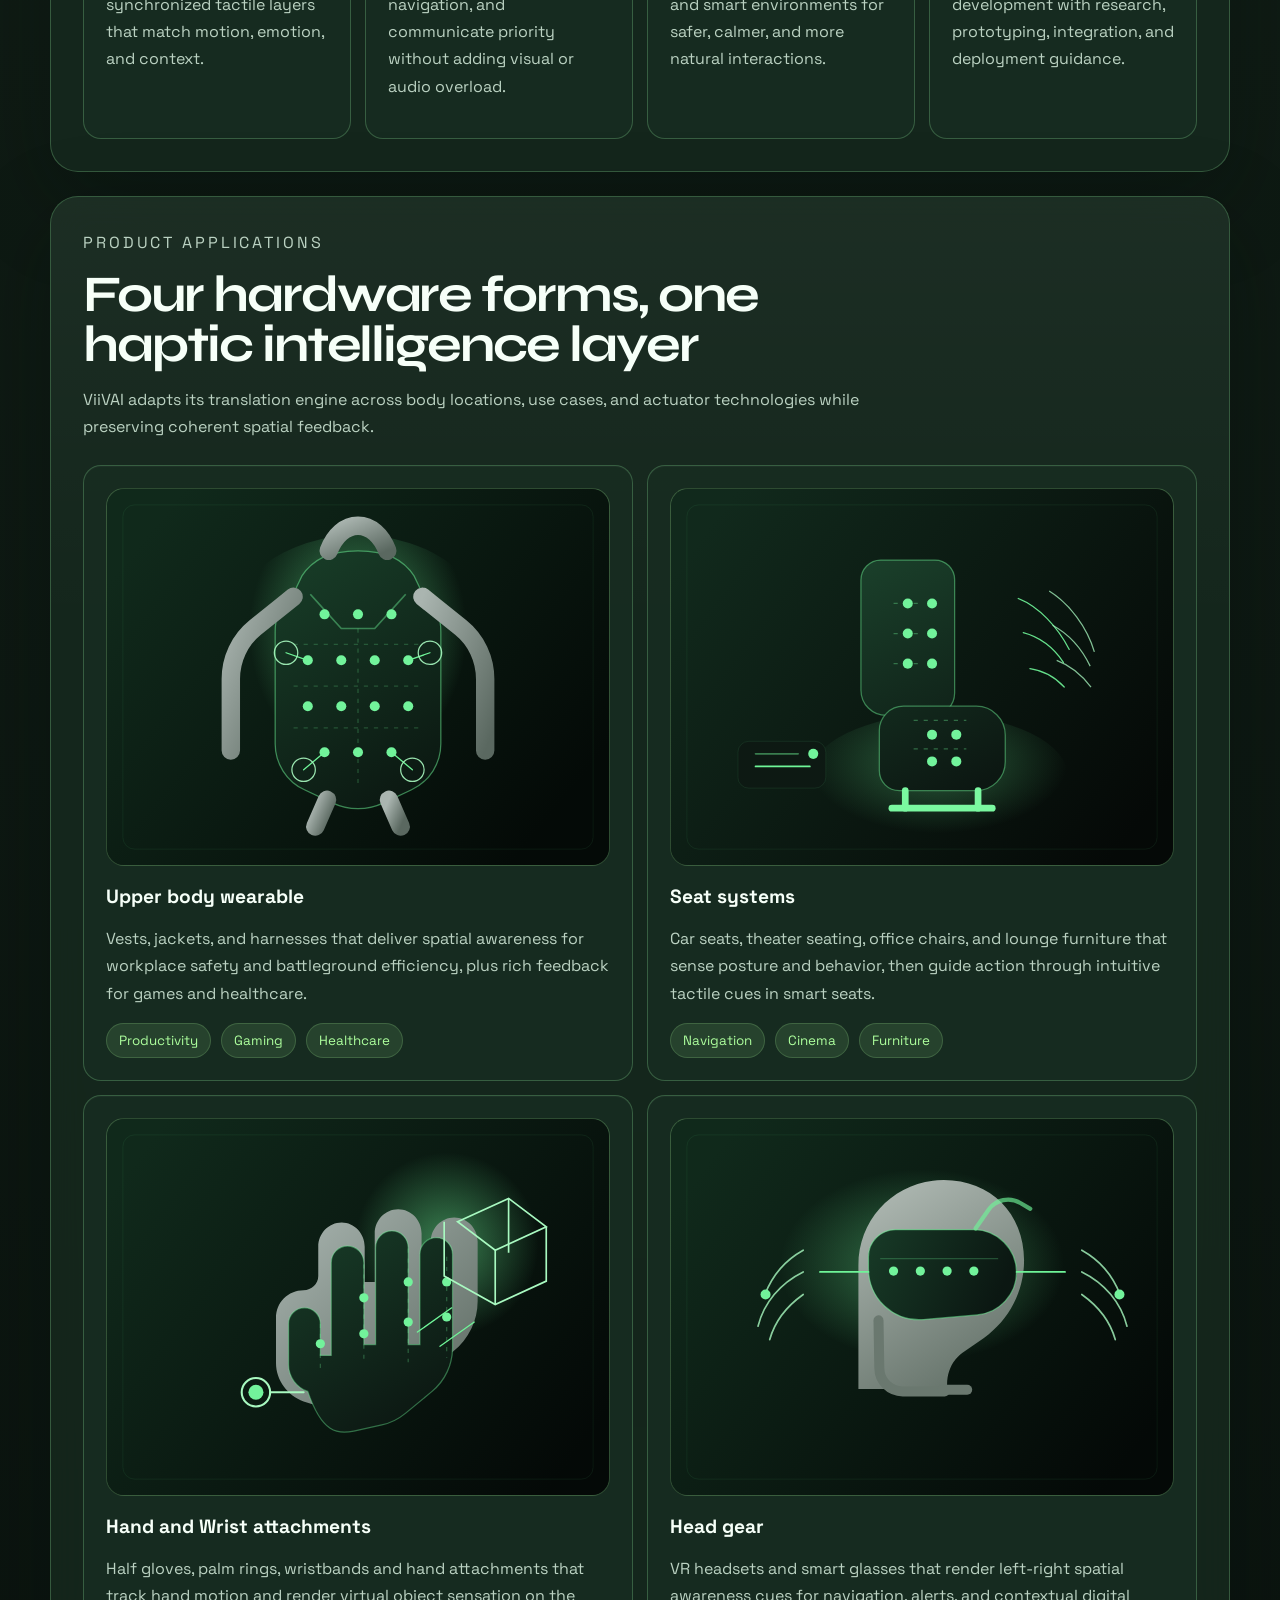
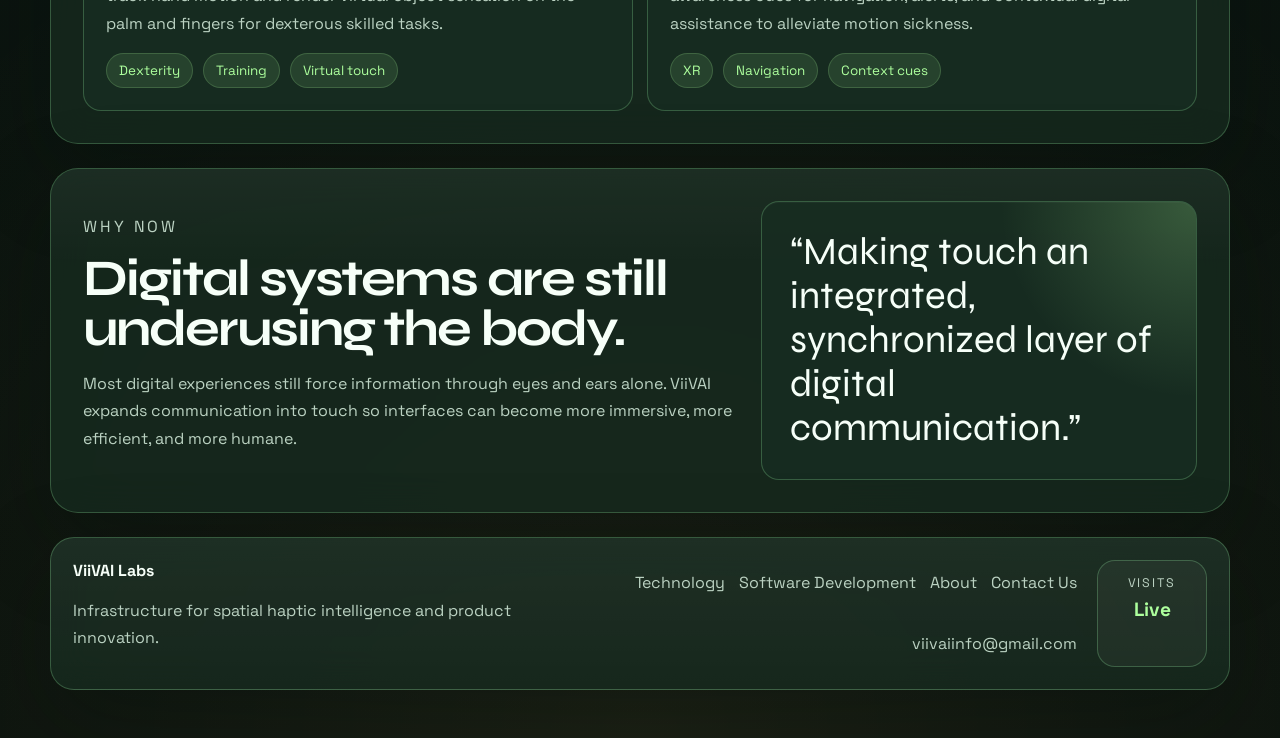
==== commit c309bafa: "Update index.html" ====
--- a/index.html
+++ b/index.html
@@ -39,10 +39,10 @@
           </div>
           <p class="eyebrow">Media-to-Haptics Translation Layer</p>
           <!-- <h1>Dolby for touch: Built for real-time digital experiences.</h1> -->
-          <h1>Digital touch: Real-time systems for tactile experiences.</h1>
+          <h1>Build with Digital Touch: Real-time systems for tactile experiences.</h1>
           
           <p class="hero-text">
-            ViiVAI Labs processes content and context to automatically generate spatial haptic patterns across multimodal media. We enable Digital Touch for immersion, efficiency, and wellness.
+            ViiVAI Labs's models process content and context to automatically generate spatial haptic patterns across multimodal media. We enable Digital Touch, a layer of embodied sensory experience through the body, for immersion, efficiency, and wellness.
           </p>
           <div class="hero-actions">
             <a class="button button-primary" href="technology.html">Explore the stack</a>
